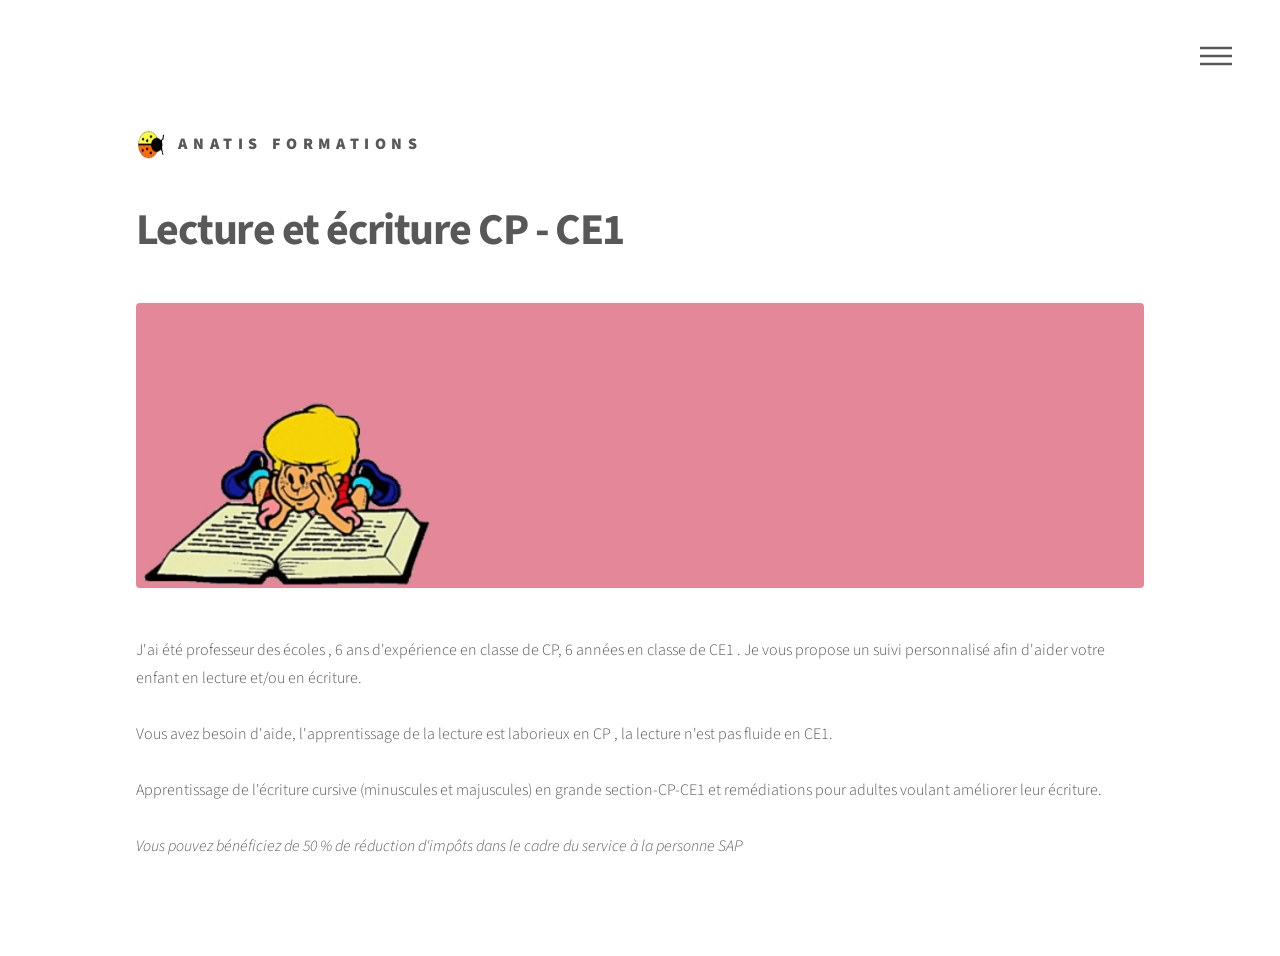
==== page 1.html @ d2ce8cfa "Add files via upload" ====
<!DOCTYPE HTML>
	<!-- Phantom by HTML5 UP
	html5up.net | @ajlkn
	Free for personal and commercial use under the CCA 3.0 	license (html5up.net/license)-->

<html>
<head>
<title>Generic - Phantom by HTML5 UP</title>
<meta charset="utf-8" />
<meta name="viewport" content="width=device-width, initial-scale=1, user-scalable=no" />
<link rel="stylesheet" href="assets/css/main.css" />
<noscript><link rel="stylesheet" href="assets/css/noscript.css" /></noscript>
</head>
<body class="is-preload">

	<!-- Wrapper -->
<div id="wrapper">

	<!-- Header -->
<header id="header">
<div class="inner">

	<!-- Logo--> 
<a href="index.html" class="logo">
<span class="symbol"><img src="images/coco_droite.png" alt="" /></span><span class="title">anatis formations </span>
</a>

	<!-- Nav -->
<nav>
<ul>
<li><a href="#menu">Menu</a></li>
</ul>
</nav>
</div>
</header>

	<!-- Menu -->
<nav id="menu">
<h2>Menu</h2>
<ul>
<li><a href="index.html">Accueil</a></li>
<li><a href="page 10.html">Qui sommes-nous ?</a></li>
<li><a href="page 11.html">Nous localiser</a></li>
<li><a href="page 12.html">Nous contacter</a></li><br><br>

</ul>
</nav>

	<!-- Main -->
<div id="main">

<div class="inner">
<h1>Lecture et écriture CP - CE1</h1>
<span class="image main"><img src="images/pic13.jpg" alt="" /></span>


J'ai été professeur des écoles  , 6 ans d'expérience en classe de CP,  6 années en classe de CE1 .  Je vous propose un suivi personnalisé afin d'aider votre enfant en lecture et/ou en écriture.
<br><br>
Vous avez besoin d'aide, l'apprentissage de la lecture est laborieux en CP , la lecture n'est pas fluide en CE1. 
<br><br>
 Apprentissage de l'écriture cursive (minuscules et majuscules) en grande section-CP-CE1 et remédiations pour adultes voulant améliorer leur écriture.
<br><br>
<I>Vous pouvez bénéficiez de 50 % de réduction d'impôts dans le cadre du service à la personne SAP</I>



</div>

</div>

	
	<!-- Scripts -->
<script src="assets/js/jquery.min.js"></script>
<script src="assets/js/browser.min.js"></script>
<script src="assets/js/breakpoints.min.js"></script>
<script src="assets/js/util.js"></script>
<script src="assets/js/main.js"></script>


</body>
</html>
---- assets/css/main.css ----
@import url(fontawesome-all.min.css);
@import url("https://fonts.googleapis.com/css?family=Source+Sans+Pro:300,700,900");

/*
	Phantom by HTML5 UP
	html5up.net | @ajlkn
	Free for personal and commercial use under the CCA 3.0 license (html5up.net/license)
*/

html, body, div, span, applet, object,
iframe, h1, h2, h3, h4, h5, h6, p, blockquote,
pre, a, abbr, acronym, address, big, cite,
code, del, dfn, em, img, ins, kbd, q, s, samp,
small, strike, strong, sub, sup, tt, var, b,
u, i, center, dl, dt, dd, ol, ul, li, fieldset,
form, label, legend, table, caption, tbody,
tfoot, thead, tr, th, td, article, aside,
canvas, details, embed, figure, figcaption,
footer, header, hgroup, menu, nav, output, ruby,
section, summary, time, mark, audio, video {
	margin: 0;
	padding: 0;
	border: 0;
	font-size: 100%;
	font: inherit;
	vertical-align: baseline;}

article, aside, details, figcaption, figure,
footer, header, hgroup, menu, nav, section {
	display: block;}

body {line-height: 1;}

ol, ul {list-style: none;}

blockquote, q {
	quotes: none;
}

	blockquote:before, blockquote:after, q:before, q:after {
		content: '';
		content: none;
	}

table {
	border-collapse: collapse;
	border-spacing: 0;
}

body {
	-webkit-text-size-adjust: none;
}

mark {
	background-color: transparent;
	color: inherit;
}

input::-moz-focus-inner {
	border: 0;
	padding: 0;
}

input, select, textarea {
	-moz-appearance: none;
	-webkit-appearance: none;
	-ms-appearance: none;
	appearance: none;
}

/* Basic */

	@-ms-viewport {
		width: device-width;
	}

	body {
		-ms-overflow-style: scrollbar;
	}

	@media screen and (max-width: 480px) {

		html, body {
			min-width: 320px;
		}

	}

	html {
		box-sizing: border-box;
	}

	*, *:before, *:after {
		box-sizing: inherit;
	}

	body {
		background: #ffffff;
	}

		body.is-preload *, body.is-preload *:before, body.is-preload *:after {
			-moz-animation: none !important;
			-webkit-animation: none !important;
			-ms-animation: none !important;
			animation: none !important;
			-moz-transition: none !important;
			-webkit-transition: none !important;
			-ms-transition: none !important;
			transition: none !important;
		}

/* Type */

	body, input, select, textarea {
		color: #585858;
		font-family: "Source Sans Pro", Helvetica, sans-serif;
		font-size: 16pt;
		font-weight: 300;
		line-height: 1.75;
	}

		@media screen and (max-width: 1680px) {

			body, input, select, textarea {
				font-size: 14pt;
			}

		}

		@media screen and (max-width: 1280px) {

			body, input, select, textarea {
				font-size: 12pt;
			}

		}

	a {
		-moz-transition: border-bottom-color 0.2s ease, color 0.2s ease;
		-webkit-transition: border-bottom-color 0.2s ease, color 0.2s ease;
		-ms-transition: border-bottom-color 0.2s ease, color 0.2s ease;
		transition: border-bottom-color 0.2s ease, color 0.2s ease;
		text-decoration: none;
		color: #585858;
		border-bottom: dotted 1px rgba(88, 88, 88, 0.5);
	}

		a:hover {
			border-bottom-color: transparent;
			color: #f2849e !important;
		}

	strong, b {
		font-weight: 900;
	}

	em, i {
		font-style: italic;
	}

	p {
		margin: 0 0 2em 0;
	}

	h1 {
		font-size: 2.75em;
		font-weight: 700;
		line-height: 1.3;
		margin: 0 0 1em 0;
		letter-spacing: -0.035em;
	}

		h1 a {
			color: inherit;
		}

		@media screen and (max-width: 736px) {

			h1 {
				font-size: 2em;
				margin: 0 0 1em 0;
			}

		}

		@media screen and (max-width: 360px) {

			h1 {
				font-size: 1.75em;
			}

		}

	h2, h3, h4, h5, h6 {
		font-weight: 900;
		line-height: 1.5;
		margin: 0 0 2em 0;
		text-transform: uppercase;
		letter-spacing: 0.35em;
	}

		h2 a, h3 a, h4 a, h5 a, h6 a {
			color: inherit;
		}

	h2 {
		font-size: 1.1em;
	}

	h3 {
		font-size: 1em;
	}

	h4 {
		font-size: 0.8em;
	}

	h5 {
		font-size: 0.8em;
	}

	h6 {
		font-size: 0.8em;
	}

	@media screen and (max-width: 980px) {

		h1 br, h2 br, h3 br, h4 br, h5 br, h6 br {
			display: none;
		}

	}

	@media screen and (max-width: 736px) {

		h2 {
			font-size: 1em;
		}

		h3 {
			font-size: 0.8em;
		}

	}

	sub {
		font-size: 0.8em;
		position: relative;
		top: 0.5em;
	}

	sup {
		font-size: 0.8em;
		position: relative;
		top: -0.5em;
	}

	blockquote {
		border-left: solid 4px #c9c9c9;
		font-style: italic;
		margin: 0 0 2em 0;
		padding: 0.5em 0 0.5em 2em;
	}

	code {
		background: rgba(144, 144, 144, 0.075);
		border-radius: 4px;
		border: solid 1px #c9c9c9;
		font-family: "Courier New", monospace;
		font-size: 0.9em;
		margin: 0 0.25em;
		padding: 0.25em 0.65em;
	}

	pre {
		-webkit-overflow-scrolling: touch;
		font-family: "Courier New", monospace;
		font-size: 0.9em;
		margin: 0 0 2em 0;
	}

		pre code {
			display: block;
			line-height: 1.75;
			padding: 1em 1.5em;
			overflow-x: auto;
		}

	hr {
		border: 0;
		border-bottom: solid 1px #c9c9c9;
		margin: 2em 0;
	}

		hr.major {
			margin: 3em 0;
		}

	.align-left {
		text-align: left;
	}

	.align-center {
		text-align: center;
	}

	.align-right {
		text-align: right;
	}

/* Row */

	.row {
		display: flex;
		flex-wrap: wrap;
		box-sizing: border-box;
		align-items: stretch;
	}

		.row > * {
			box-sizing: border-box;
		}

		.row.gtr-uniform > * > :last-child {
			margin-bottom: 0;
		}

		.row.aln-left {
			justify-content: flex-start;
		}

		.row.aln-center {
			justify-content: center;
		}

		.row.aln-right {
			justify-content: flex-end;
		}

		.row.aln-top {
			align-items: flex-start;
		}

		.row.aln-middle {
			align-items: center;
		}

		.row.aln-bottom {
			align-items: flex-end;
		}

		.row > .imp {
			order: -1;
		}

		.row > .col-1 {
			width: 8.33333%;
		}

		.row > .off-1 {
			margin-left: 8.33333%;
		}

		.row > .col-2 {
			width: 16.66667%;
		}

		.row > .off-2 {
			margin-left: 16.66667%;
		}

		.row > .col-3 {
			width: 25%;
		}

		.row > .off-3 {
			margin-left: 25%;
		}

		.row > .col-4 {
			width: 33.33333%;
		}

		.row > .off-4 {
			margin-left: 33.33333%;
		}

		.row > .col-5 {
			width: 41.66667%;
		}

		.row > .off-5 {
			margin-left: 41.66667%;
		}

		.row > .col-6 {
			width: 50%;
		}

		.row > .off-6 {
			margin-left: 50%;
		}

		.row > .col-7 {
			width: 58.33333%;
		}

		.row > .off-7 {
			margin-left: 58.33333%;
		}

		.row > .col-8 {
			width: 66.66667%;
		}

		.row > .off-8 {
			margin-left: 66.66667%;
		}

		.row > .col-9 {
			width: 75%;
		}

		.row > .off-9 {
			margin-left: 75%;
		}

		.row > .col-10 {
			width: 83.33333%;
		}

		.row > .off-10 {
			margin-left: 83.33333%;
		}

		.row > .col-11 {
			width: 91.66667%;
		}

		.row > .off-11 {
			margin-left: 91.66667%;
		}

		.row > .col-12 {
			width: 100%;
		}

		.row > .off-12 {
			margin-left: 100%;
		}

		.row.gtr-0 {
			margin-top: 0;
			margin-left: 0em;
		}

			.row.gtr-0 > * {
				padding: 0 0 0 0em;
			}

			.row.gtr-0.gtr-uniform {
				margin-top: 0em;
			}

				.row.gtr-0.gtr-uniform > * {
					padding-top: 0em;
				}

		.row.gtr-25 {
			margin-top: 0;
			margin-left: -0.5em;
		}

			.row.gtr-25 > * {
				padding: 0 0 0 0.5em;
			}

			.row.gtr-25.gtr-uniform {
				margin-top: -0.5em;
			}

				.row.gtr-25.gtr-uniform > * {
					padding-top: 0.5em;
				}

		.row.gtr-50 {
			margin-top: 0;
			margin-left: -1em;
		}

			.row.gtr-50 > * {
				padding: 0 0 0 1em;
			}

			.row.gtr-50.gtr-uniform {
				margin-top: -1em;
			}

				.row.gtr-50.gtr-uniform > * {
					padding-top: 1em;
				}

		.row {
			margin-top: 0;
			margin-left: -2em;
		}

			.row > * {
				padding: 0 0 0 2em;
			}

			.row.gtr-uniform {
				margin-top: -2em;
			}

				.row.gtr-uniform > * {
					padding-top: 2em;
				}

		.row.gtr-150 {
			margin-top: 0;
			margin-left: -3em;
		}

			.row.gtr-150 > * {
				padding: 0 0 0 3em;
			}

			.row.gtr-150.gtr-uniform {
				margin-top: -3em;
			}

				.row.gtr-150.gtr-uniform > * {
					padding-top: 3em;
				}

		.row.gtr-200 {
			margin-top: 0;
			margin-left: -4em;
		}

			.row.gtr-200 > * {
				padding: 0 0 0 4em;
			}

			.row.gtr-200.gtr-uniform {
				margin-top: -4em;
			}

				.row.gtr-200.gtr-uniform > * {
					padding-top: 4em;
				}

		@media screen and (max-width: 1680px) {

			.row {
				display: flex;
				flex-wrap: wrap;
				box-sizing: border-box;
				align-items: stretch;
			}

				.row > * {
					box-sizing: border-box;
				}

				.row.gtr-uniform > * > :last-child {
					margin-bottom: 0;
				}

				.row.aln-left {
					justify-content: flex-start;
				}

				.row.aln-center {
					justify-content: center;
				}

				.row.aln-right {
					justify-content: flex-end;
				}

				.row.aln-top {
					align-items: flex-start;
				}

				.row.aln-middle {
					align-items: center;
				}

				.row.aln-bottom {
					align-items: flex-end;
				}

				.row > .imp-xlarge {
					order: -1;
				}

				.row > .col-1-xlarge {
					width: 8.33333%;
				}

				.row > .off-1-xlarge {
					margin-left: 8.33333%;
				}

				.row > .col-2-xlarge {
					width: 16.66667%;
				}

				.row > .off-2-xlarge {
					margin-left: 16.66667%;
				}

				.row > .col-3-xlarge {
					width: 25%;
				}

				.row > .off-3-xlarge {
					margin-left: 25%;
				}

				.row > .col-4-xlarge {
					width: 33.33333%;
				}

				.row > .off-4-xlarge {
					margin-left: 33.33333%;
				}

				.row > .col-5-xlarge {
					width: 41.66667%;
				}

				.row > .off-5-xlarge {
					margin-left: 41.66667%;
				}

				.row > .col-6-xlarge {
					width: 50%;
				}

				.row > .off-6-xlarge {
					margin-left: 50%;
				}

				.row > .col-7-xlarge {
					width: 58.33333%;
				}

				.row > .off-7-xlarge {
					margin-left: 58.33333%;
				}

				.row > .col-8-xlarge {
					width: 66.66667%;
				}

				.row > .off-8-xlarge {
					margin-left: 66.66667%;
				}

				.row > .col-9-xlarge {
					width: 75%;
				}

				.row > .off-9-xlarge {
					margin-left: 75%;
				}

				.row > .col-10-xlarge {
					width: 83.33333%;
				}

				.row > .off-10-xlarge {
					margin-left: 83.33333%;
				}

				.row > .col-11-xlarge {
					width: 91.66667%;
				}

				.row > .off-11-xlarge {
					margin-left: 91.66667%;
				}

				.row > .col-12-xlarge {
					width: 100%;
				}

				.row > .off-12-xlarge {
					margin-left: 100%;
				}

				.row.gtr-0 {
					margin-top: 0;
					margin-left: 0em;
				}

					.row.gtr-0 > * {
						padding: 0 0 0 0em;
					}

					.row.gtr-0.gtr-uniform {
						margin-top: 0em;
					}

						.row.gtr-0.gtr-uniform > * {
							padding-top: 0em;
						}

				.row.gtr-25 {
					margin-top: 0;
					margin-left: -0.5em;
				}

					.row.gtr-25 > * {
						padding: 0 0 0 0.5em;
					}

					.row.gtr-25.gtr-uniform {
						margin-top: -0.5em;
					}

						.row.gtr-25.gtr-uniform > * {
							padding-top: 0.5em;
						}

				.row.gtr-50 {
					margin-top: 0;
					margin-left: -1em;
				}

					.row.gtr-50 > * {
						padding: 0 0 0 1em;
					}

					.row.gtr-50.gtr-uniform {
						margin-top: -1em;
					}

						.row.gtr-50.gtr-uniform > * {
							padding-top: 1em;
						}

				.row {
					margin-top: 0;
					margin-left: -2em;
				}

					.row > * {
						padding: 0 0 0 2em;
					}

					.row.gtr-uniform {
						margin-top: -2em;
					}

						.row.gtr-uniform > * {
							padding-top: 2em;
						}

				.row.gtr-150 {
					margin-top: 0;
					margin-left: -3em;
				}

					.row.gtr-150 > * {
						padding: 0 0 0 3em;
					}

					.row.gtr-150.gtr-uniform {
						margin-top: -3em;
					}

						.row.gtr-150.gtr-uniform > * {
							padding-top: 3em;
						}

				.row.gtr-200 {
					margin-top: 0;
					margin-left: -4em;
				}

					.row.gtr-200 > * {
						padding: 0 0 0 4em;
					}

					.row.gtr-200.gtr-uniform {
						margin-top: -4em;
					}

						.row.gtr-200.gtr-uniform > * {
							padding-top: 4em;
						}

		}

		@media screen and (max-width: 1280px) {

			.row {
				display: flex;
				flex-wrap: wrap;
				box-sizing: border-box;
				align-items: stretch;
			}

				.row > * {
					box-sizing: border-box;
				}

				.row.gtr-uniform > * > :last-child {
					margin-bottom: 0;
				}

				.row.aln-left {
					justify-content: flex-start;
				}

				.row.aln-center {
					justify-content: center;
				}

				.row.aln-right {
					justify-content: flex-end;
				}

				.row.aln-top {
					align-items: flex-start;
				}

				.row.aln-middle {
					align-items: center;
				}

				.row.aln-bottom {
					align-items: flex-end;
				}

				.row > .imp-large {
					order: -1;
				}

				.row > .col-1-large {
					width: 8.33333%;
				}

				.row > .off-1-large {
					margin-left: 8.33333%;
				}

				.row > .col-2-large {
					width: 16.66667%;
				}

				.row > .off-2-large {
					margin-left: 16.66667%;
				}

				.row > .col-3-large {
					width: 25%;
				}

				.row > .off-3-large {
					margin-left: 25%;
				}

				.row > .col-4-large {
					width: 33.33333%;
				}

				.row > .off-4-large {
					margin-left: 33.33333%;
				}

				.row > .col-5-large {
					width: 41.66667%;
				}

				.row > .off-5-large {
					margin-left: 41.66667%;
				}

				.row > .col-6-large {
					width: 50%;
				}

				.row > .off-6-large {
					margin-left: 50%;
				}

				.row > .col-7-large {
					width: 58.33333%;
				}

				.row > .off-7-large {
					margin-left: 58.33333%;
				}

				.row > .col-8-large {
					width: 66.66667%;
				}

				.row > .off-8-large {
					margin-left: 66.66667%;
				}

				.row > .col-9-large {
					width: 75%;
				}

				.row > .off-9-large {
					margin-left: 75%;
				}

				.row > .col-10-large {
					width: 83.33333%;
				}

				.row > .off-10-large {
					margin-left: 83.33333%;
				}

				.row > .col-11-large {
					width: 91.66667%;
				}

				.row > .off-11-large {
					margin-left: 91.66667%;
				}

				.row > .col-12-large {
					width: 100%;
				}

				.row > .off-12-large {
					margin-left: 100%;
				}

				.row.gtr-0 {
					margin-top: 0;
					margin-left: 0em;
				}

					.row.gtr-0 > * {
						padding: 0 0 0 0em;
					}

					.row.gtr-0.gtr-uniform {
						margin-top: 0em;
					}

						.row.gtr-0.gtr-uniform > * {
							padding-top: 0em;
						}

				.row.gtr-25 {
					margin-top: 0;
					margin-left: -0.5em;
				}

					.row.gtr-25 > * {
						padding: 0 0 0 0.5em;
					}

					.row.gtr-25.gtr-uniform {
						margin-top: -0.5em;
					}

						.row.gtr-25.gtr-uniform > * {
							padding-top: 0.5em;
						}

				.row.gtr-50 {
					margin-top: 0;
					margin-left: -1em;
				}

					.row.gtr-50 > * {
						padding: 0 0 0 1em;
					}

					.row.gtr-50.gtr-uniform {
						margin-top: -1em;
					}

						.row.gtr-50.gtr-uniform > * {
							padding-top: 1em;
						}

				.row {
					margin-top: 0;
					margin-left: -2em;
				}

					.row > * {
						padding: 0 0 0 2em;
					}

					.row.gtr-uniform {
						margin-top: -2em;
					}

						.row.gtr-uniform > * {
							padding-top: 2em;
						}

				.row.gtr-150 {
					margin-top: 0;
					margin-left: -3em;
				}

					.row.gtr-150 > * {
						padding: 0 0 0 3em;
					}

					.row.gtr-150.gtr-uniform {
						margin-top: -3em;
					}

						.row.gtr-150.gtr-uniform > * {
							padding-top: 3em;
						}

				.row.gtr-200 {
					margin-top: 0;
					margin-left: -4em;
				}

					.row.gtr-200 > * {
						padding: 0 0 0 4em;
					}

					.row.gtr-200.gtr-uniform {
						margin-top: -4em;
					}

						.row.gtr-200.gtr-uniform > * {
							padding-top: 4em;
						}

		}

		@media screen and (max-width: 980px) {

			.row {
				display: flex;
				flex-wrap: wrap;
				box-sizing: border-box;
				align-items: stretch;
			}

				.row > * {
					box-sizing: border-box;
				}

				.row.gtr-uniform > * > :last-child {
					margin-bottom: 0;
				}

				.row.aln-left {
					justify-content: flex-start;
				}

				.row.aln-center {
					justify-content: center;
				}

				.row.aln-right {
					justify-content: flex-end;
				}

				.row.aln-top {
					align-items: flex-start;
				}

				.row.aln-middle {
					align-items: center;
				}

				.row.aln-bottom {
					align-items: flex-end;
				}

				.row > .imp-medium {
					order: -1;
				}

				.row > .col-1-medium {
					width: 8.33333%;
				}

				.row > .off-1-medium {
					margin-left: 8.33333%;
				}

				.row > .col-2-medium {
					width: 16.66667%;
				}

				.row > .off-2-medium {
					margin-left: 16.66667%;
				}

				.row > .col-3-medium {
					width: 25%;
				}

				.row > .off-3-medium {
					margin-left: 25%;
				}

				.row > .col-4-medium {
					width: 33.33333%;
				}

				.row > .off-4-medium {
					margin-left: 33.33333%;
				}

				.row > .col-5-medium {
					width: 41.66667%;
				}

				.row > .off-5-medium {
					margin-left: 41.66667%;
				}

				.row > .col-6-medium {
					width: 50%;
				}

				.row > .off-6-medium {
					margin-left: 50%;
				}

				.row > .col-7-medium {
					width: 58.33333%;
				}

				.row > .off-7-medium {
					margin-left: 58.33333%;
				}

				.row > .col-8-medium {
					width: 66.66667%;
				}

				.row > .off-8-medium {
					margin-left: 66.66667%;
				}

				.row > .col-9-medium {
					width: 75%;
				}

				.row > .off-9-medium {
					margin-left: 75%;
				}

				.row > .col-10-medium {
					width: 83.33333%;
				}

				.row > .off-10-medium {
					margin-left: 83.33333%;
				}

				.row > .col-11-medium {
					width: 91.66667%;
				}

				.row > .off-11-medium {
					margin-left: 91.66667%;
				}

				.row > .col-12-medium {
					width: 100%;
				}

				.row > .off-12-medium {
					margin-left: 100%;
				}

				.row.gtr-0 {
					margin-top: 0;
					margin-left: 0em;
				}

					.row.gtr-0 > * {
						padding: 0 0 0 0em;
					}

					.row.gtr-0.gtr-uniform {
						margin-top: 0em;
					}

						.row.gtr-0.gtr-uniform > * {
							padding-top: 0em;
						}

				.row.gtr-25 {
					margin-top: 0;
					margin-left: -0.375em;
				}

					.row.gtr-25 > * {
						padding: 0 0 0 0.375em;
					}

					.row.gtr-25.gtr-uniform {
						margin-top: -0.375em;
					}

						.row.gtr-25.gtr-uniform > * {
							padding-top: 0.375em;
						}

				.row.gtr-50 {
					margin-top: 0;
					margin-left: -0.75em;
				}

					.row.gtr-50 > * {
						padding: 0 0 0 0.75em;
					}

					.row.gtr-50.gtr-uniform {
						margin-top: -0.75em;
					}

						.row.gtr-50.gtr-uniform > * {
							padding-top: 0.75em;
						}

				.row {
					margin-top: 0;
					margin-left: -1.5em;
				}

					.row > * {
						padding: 0 0 0 1.5em;
					}

					.row.gtr-uniform {
						margin-top: -1.5em;
					}

						.row.gtr-uniform > * {
							padding-top: 1.5em;
						}

				.row.gtr-150 {
					margin-top: 0;
					margin-left: -2.25em;
				}

					.row.gtr-150 > * {
						padding: 0 0 0 2.25em;
					}

					.row.gtr-150.gtr-uniform {
						margin-top: -2.25em;
					}

						.row.gtr-150.gtr-uniform > * {
							padding-top: 2.25em;
						}

				.row.gtr-200 {
					margin-top: 0;
					margin-left: -3em;
				}

					.row.gtr-200 > * {
						padding: 0 0 0 3em;
					}

					.row.gtr-200.gtr-uniform {
						margin-top: -3em;
					}

						.row.gtr-200.gtr-uniform > * {
							padding-top: 3em;
						}

		}

		@media screen and (max-width: 736px) {

			.row {
				display: flex;
				flex-wrap: wrap;
				box-sizing: border-box;
				align-items: stretch;
			}

				.row > * {
					box-sizing: border-box;
				}

				.row.gtr-uniform > * > :last-child {
					margin-bottom: 0;
				}

				.row.aln-left {
					justify-content: flex-start;
				}

				.row.aln-center {
					justify-content: center;
				}

				.row.aln-right {
					justify-content: flex-end;
				}

				.row.aln-top {
					align-items: flex-start;
				}

				.row.aln-middle {
					align-items: center;
				}

				.row.aln-bottom {
					align-items: flex-end;
				}

				.row > .imp-small {
					order: -1;
				}

				.row > .col-1-small {
					width: 8.33333%;
				}

				.row > .off-1-small {
					margin-left: 8.33333%;
				}

				.row > .col-2-small {
					width: 16.66667%;
				}

				.row > .off-2-small {
					margin-left: 16.66667%;
				}

				.row > .col-3-small {
					width: 25%;
				}

				.row > .off-3-small {
					margin-left: 25%;
				}

				.row > .col-4-small {
					width: 33.33333%;
				}

				.row > .off-4-small {
					margin-left: 33.33333%;
				}

				.row > .col-5-small {
					width: 41.66667%;
				}

				.row > .off-5-small {
					margin-left: 41.66667%;
				}

				.row > .col-6-small {
					width: 50%;
				}

				.row > .off-6-small {
					margin-left: 50%;
				}

				.row > .col-7-small {
					width: 58.33333%;
				}

				.row > .off-7-small {
					margin-left: 58.33333%;
				}

				.row > .col-8-small {
					width: 66.66667%;
				}

				.row > .off-8-small {
					margin-left: 66.66667%;
				}

				.row > .col-9-small {
					width: 75%;
				}

				.row > .off-9-small {
					margin-left: 75%;
				}

				.row > .col-10-small {
					width: 83.33333%;
				}

				.row > .off-10-small {
					margin-left: 83.33333%;
				}

				.row > .col-11-small {
					width: 91.66667%;
				}

				.row > .off-11-small {
					margin-left: 91.66667%;
				}

				.row > .col-12-small {
					width: 100%;
				}

				.row > .off-12-small {
					margin-left: 100%;
				}

				.row.gtr-0 {
					margin-top: 0;
					margin-left: 0em;
				}

					.row.gtr-0 > * {
						padding: 0 0 0 0em;
					}

					.row.gtr-0.gtr-uniform {
						margin-top: 0em;
					}

						.row.gtr-0.gtr-uniform > * {
							padding-top: 0em;
						}

				.row.gtr-25 {
					margin-top: 0;
					margin-left: -0.25em;
				}

					.row.gtr-25 > * {
						padding: 0 0 0 0.25em;
					}

					.row.gtr-25.gtr-uniform {
						margin-top: -0.25em;
					}

						.row.gtr-25.gtr-uniform > * {
							padding-top: 0.25em;
						}

				.row.gtr-50 {
					margin-top: 0;
					margin-left: -0.5em;
				}

					.row.gtr-50 > * {
						padding: 0 0 0 0.5em;
					}

					.row.gtr-50.gtr-uniform {
						margin-top: -0.5em;
					}

						.row.gtr-50.gtr-uniform > * {
							padding-top: 0.5em;
						}

				.row {
					margin-top: 0;
					margin-left: -1em;
				}

					.row > * {
						padding: 0 0 0 1em;
					}

					.row.gtr-uniform {
						margin-top: -1em;
					}

						.row.gtr-uniform > * {
							padding-top: 1em;
						}

				.row.gtr-150 {
					margin-top: 0;
					margin-left: -1.5em;
				}

					.row.gtr-150 > * {
						padding: 0 0 0 1.5em;
					}

					.row.gtr-150.gtr-uniform {
						margin-top: -1.5em;
					}

						.row.gtr-150.gtr-uniform > * {
							padding-top: 1.5em;
						}

				.row.gtr-200 {
					margin-top: 0;
					margin-left: -2em;
				}

					.row.gtr-200 > * {
						padding: 0 0 0 2em;
					}

					.row.gtr-200.gtr-uniform {
						margin-top: -2em;
					}

						.row.gtr-200.gtr-uniform > * {
							padding-top: 2em;
						}

		}

		@media screen and (max-width: 480px) {

			.row {
				display: flex;
				flex-wrap: wrap;
				box-sizing: border-box;
				align-items: stretch;
			}

				.row > * {
					box-sizing: border-box;
				}

				.row.gtr-uniform > * > :last-child {
					margin-bottom: 0;
				}

				.row.aln-left {
					justify-content: flex-start;
				}

				.row.aln-center {
					justify-content: center;
				}

				.row.aln-right {
					justify-content: flex-end;
				}

				.row.aln-top {
					align-items: flex-start;
				}

				.row.aln-middle {
					align-items: center;
				}

				.row.aln-bottom {
					align-items: flex-end;
				}

				.row > .imp-xsmall {
					order: -1;
				}

				.row > .col-1-xsmall {
					width: 8.33333%;
				}

				.row > .off-1-xsmall {
					margin-left: 8.33333%;
				}

				.row > .col-2-xsmall {
					width: 16.66667%;
				}

				.row > .off-2-xsmall {
					margin-left: 16.66667%;
				}

				.row > .col-3-xsmall {
					width: 25%;
				}

				.row > .off-3-xsmall {
					margin-left: 25%;
				}

				.row > .col-4-xsmall {
					width: 33.33333%;
				}

				.row > .off-4-xsmall {
					margin-left: 33.33333%;
				}

				.row > .col-5-xsmall {
					width: 41.66667%;
				}

				.row > .off-5-xsmall {
					margin-left: 41.66667%;
				}

				.row > .col-6-xsmall {
					width: 50%;
				}

				.row > .off-6-xsmall {
					margin-left: 50%;
				}

				.row > .col-7-xsmall {
					width: 58.33333%;
				}

				.row > .off-7-xsmall {
					margin-left: 58.33333%;
				}

				.row > .col-8-xsmall {
					width: 66.66667%;
				}

				.row > .off-8-xsmall {
					margin-left: 66.66667%;
				}

				.row > .col-9-xsmall {
					width: 75%;
				}

				.row > .off-9-xsmall {
					margin-left: 75%;
				}

				.row > .col-10-xsmall {
					width: 83.33333%;
				}

				.row > .off-10-xsmall {
					margin-left: 83.33333%;
				}

				.row > .col-11-xsmall {
					width: 91.66667%;
				}

				.row > .off-11-xsmall {
					margin-left: 91.66667%;
				}

				.row > .col-12-xsmall {
					width: 100%;
				}

				.row > .off-12-xsmall {
					margin-left: 100%;
				}

				.row.gtr-0 {
					margin-top: 0;
					margin-left: 0em;
				}

					.row.gtr-0 > * {
						padding: 0 0 0 0em;
					}

					.row.gtr-0.gtr-uniform {
						margin-top: 0em;
					}

						.row.gtr-0.gtr-uniform > * {
							padding-top: 0em;
						}

				.row.gtr-25 {
					margin-top: 0;
					margin-left: -0.25em;
				}

					.row.gtr-25 > * {
						padding: 0 0 0 0.25em;
					}

					.row.gtr-25.gtr-uniform {
						margin-top: -0.25em;
					}

						.row.gtr-25.gtr-uniform > * {
							padding-top: 0.25em;
						}

				.row.gtr-50 {
					margin-top: 0;
					margin-left: -0.5em;
				}

					.row.gtr-50 > * {
						padding: 0 0 0 0.5em;
					}

					.row.gtr-50.gtr-uniform {
						margin-top: -0.5em;
					}

						.row.gtr-50.gtr-uniform > * {
							padding-top: 0.5em;
						}

				.row {
					margin-top: 0;
					margin-left: -1em;
				}

					.row > * {
						padding: 0 0 0 1em;
					}

					.row.gtr-uniform {
						margin-top: -1em;
					}

						.row.gtr-uniform > * {
							padding-top: 1em;
						}

				.row.gtr-150 {
					margin-top: 0;
					margin-left: -1.5em;
				}

					.row.gtr-150 > * {
						padding: 0 0 0 1.5em;
					}

					.row.gtr-150.gtr-uniform {
						margin-top: -1.5em;
					}

						.row.gtr-150.gtr-uniform > * {
							padding-top: 1.5em;
						}

				.row.gtr-200 {
					margin-top: 0;
					margin-left: -2em;
				}

					.row.gtr-200 > * {
						padding: 0 0 0 2em;
					}

					.row.gtr-200.gtr-uniform {
						margin-top: -2em;
					}

						.row.gtr-200.gtr-uniform > * {
							padding-top: 2em;
						}

		}

/* Section/Article */

	section.special, article.special {
		text-align: center;
	}

	header p {
		margin-top: -1em;
	}

	@media screen and (max-width: 736px) {

		header p {
			margin-top: 0;
		}

	}

/* Icon */

	.icon {
		text-decoration: none;
		border-bottom: none;
		position: relative;
	}

		.icon:before {
			-moz-osx-font-smoothing: grayscale;
			-webkit-font-smoothing: antialiased;
			display: inline-block;
			font-style: normal;
			font-variant: normal;
			text-rendering: auto;
			line-height: 1;
			text-transform: none !important;
			font-family: 'Font Awesome 5 Free';
			font-weight: 400;
		}

		.icon > .label {
			display: none;
		}

		.icon:before {
			line-height: inherit;
		}

		.icon.solid:before {
			font-weight: 900;
		}

		.icon.brands:before {
			font-family: 'Font Awesome 5 Brands';
		}

		.icon.style2 {
			-moz-transition: background-color 0.2s ease-in-out, color 0.2s ease-in-out, border-color 0.2s ease-in-out;
			-webkit-transition: background-color 0.2s ease-in-out, color 0.2s ease-in-out, border-color 0.2s ease-in-out;
			-ms-transition: background-color 0.2s ease-in-out, color 0.2s ease-in-out, border-color 0.2s ease-in-out;
			transition: background-color 0.2s ease-in-out, color 0.2s ease-in-out, border-color 0.2s ease-in-out;
			background-color: transparent;
			border: solid 1px #c9c9c9;
			border-radius: 4px;
			width: 2.65em;
			height: 2.65em;
			display: inline-block;
			text-align: center;
			line-height: 2.65em;
			color: inherit;
		}

			.icon.style2:before {
				font-size: 1.1em;
			}

			.icon.style2:hover {
				color: #f2849e;
				border-color: #f2849e;
			}

			.icon.style2:active {
				background-color: rgba(242, 132, 158, 0.1);
			}

/* List */

	ol {
		list-style: decimal;
		margin: 0 0 2em 0;
		padding-left: 1.25em;
	}

		ol li {
			padding-left: 0.25em;
		}

	ul {
		list-style: disc;
		margin: 0 0 2em 0;
		padding-left: 1em;
	}

		ul li {
			padding-left: 0.5em;
		}

		ul.alt {
			list-style: none;
			padding-left: 0;
		}

			ul.alt li {
				border-top: solid 1px #c9c9c9;
				padding: 0.5em 0;
			}

				ul.alt li:first-child {
					border-top: 0;
					padding-top: 0;
				}

	dl {
		margin: 0 0 2em 0;
	}

		dl dt {
			display: block;
			font-weight: 900;
			margin: 0 0 1em 0;
		}

		dl dd {
			margin-left: 2em;
		}

/* Actions */

	ul.actions {
		display: -moz-flex;
		display: -webkit-flex;
		display: -ms-flex;
		display: flex;
		cursor: default;
		list-style: none;
		margin-left: -1em;
		padding-left: 0;
	}

		ul.actions li {
			padding: 0 0 0 1em;
			vertical-align: middle;
		}

		ul.actions.special {
			-moz-justify-content: center;
			-webkit-justify-content: center;
			-ms-justify-content: center;
			justify-content: center;
			width: 100%;
			margin-left: 0;
		}

			ul.actions.special li:first-child {
				padding-left: 0;
			}

		ul.actions.stacked {
			-moz-flex-direction: column;
			-webkit-flex-direction: column;
			-ms-flex-direction: column;
			flex-direction: column;
			margin-left: 0;
		}

			ul.actions.stacked li {
				padding: 1.3em 0 0 0;
			}

				ul.actions.stacked li:first-child {
					padding-top: 0;
				}

		ul.actions.fit {
			width: calc(100% + 1em);
		}

			ul.actions.fit li {
				-moz-flex-grow: 1;
				-webkit-flex-grow: 1;
				-ms-flex-grow: 1;
				flex-grow: 1;
				-moz-flex-shrink: 1;
				-webkit-flex-shrink: 1;
				-ms-flex-shrink: 1;
				flex-shrink: 1;
				width: 100%;
			}

				ul.actions.fit li > * {
					width: 100%;
				}

			ul.actions.fit.stacked {
				width: 100%;
			}

		@media screen and (max-width: 480px) {

			ul.actions:not(.fixed) {
				-moz-flex-direction: column;
				-webkit-flex-direction: column;
				-ms-flex-direction: column;
				flex-direction: column;
				margin-left: 0;
				width: 100% !important;
			}

				ul.actions:not(.fixed) li {
					-moz-flex-grow: 1;
					-webkit-flex-grow: 1;
					-ms-flex-grow: 1;
					flex-grow: 1;
					-moz-flex-shrink: 1;
					-webkit-flex-shrink: 1;
					-ms-flex-shrink: 1;
					flex-shrink: 1;
					padding: 1em 0 0 0;
					text-align: center;
					width: 100%;
				}

					ul.actions:not(.fixed) li > * {
						width: 100%;
					}

					ul.actions:not(.fixed) li:first-child {
						padding-top: 0;
					}

					ul.actions:not(.fixed) li input[type="submit"],
					ul.actions:not(.fixed) li input[type="reset"],
					ul.actions:not(.fixed) li input[type="button"],
					ul.actions:not(.fixed) li button,
					ul.actions:not(.fixed) li .button {
						width: 100%;
					}

						ul.actions:not(.fixed) li input[type="submit"].icon:before,
						ul.actions:not(.fixed) li input[type="reset"].icon:before,
						ul.actions:not(.fixed) li input[type="button"].icon:before,
						ul.actions:not(.fixed) li button.icon:before,
						ul.actions:not(.fixed) li .button.icon:before {
							margin-left: -0.5rem;
						}

		}

/* Icons */

	ul.icons {
		cursor: default;
		list-style: none;
		padding-left: 0;
		margin: -1em 0 2em -1em;
	}

		ul.icons li {
			display: inline-block;
			padding: 1em 0 0 1em;
		}

/* Form */

	form {
		margin: 0 0 2em 0;
		overflow-x: hidden;
	}

		form > :last-child {
			margin-bottom: 0;
		}

		form > .fields {
			display: -moz-flex;
			display: -webkit-flex;
			display: -ms-flex;
			display: flex;
			-moz-flex-wrap: wrap;
			-webkit-flex-wrap: wrap;
			-ms-flex-wrap: wrap;
			flex-wrap: wrap;
			width: calc(100% + 3em);
			margin: -1.5em 0 2em -1.5em;
		}

			form > .fields > .field {
				-moz-flex-grow: 0;
				-webkit-flex-grow: 0;
				-ms-flex-grow: 0;
				flex-grow: 0;
				-moz-flex-shrink: 0;
				-webkit-flex-shrink: 0;
				-ms-flex-shrink: 0;
				flex-shrink: 0;
				padding: 1.5em 0 0 1.5em;
				width: calc(100% - 1.5em);
			}

				form > .fields > .field.half {
					width: calc(50% - 0.75em);
				}

				form > .fields > .field.third {
					width: calc(100%/3 - 0.5em);
				}

				form > .fields > .field.quarter {
					width: calc(25% - 0.375em);
				}

		@media screen and (max-width: 480px) {

			form > .fields {
				width: calc(100% + 3em);
				margin: -1.5em 0 2em -1.5em;
			}

				form > .fields > .field {
					padding: 1.5em 0 0 1.5em;
					width: calc(100% - 1.5em);
				}

					form > .fields > .field.half {
						width: calc(100% - 1.5em);
					}

					form > .fields > .field.third {
						width: calc(100% - 1.5em);
					}

					form > .fields > .field.quarter {
						width: calc(100% - 1.5em);
					}

		}

	label {
		display: block;
		font-size: 0.9em;
		font-weight: 900;
		margin: 0 0 1em 0;
	}

	input[type="text"],
	input[type="password"],
	input[type="email"],
	input[type="tel"],
	select,
	textarea {
		-moz-appearance: none;
		-webkit-appearance: none;
		-ms-appearance: none;
		appearance: none;
		background-color: transparent;
		border: none;
		border-radius: 0;
		border-bottom: solid 1px #c9c9c9;
		color: inherit;
		display: block;
		outline: 0;
		padding: 0;
		text-decoration: none;
		width: 100%;
	}

		input[type="text"]:invalid,
		input[type="password"]:invalid,
		input[type="email"]:invalid,
		input[type="tel"]:invalid,
		select:invalid,
		textarea:invalid {
			box-shadow: none;
		}

		input[type="text"]:focus,
		input[type="password"]:focus,
		input[type="email"]:focus,
		input[type="tel"]:focus,
		select:focus,
		textarea:focus {
			border-bottom-color: #f2849e;
			box-shadow: inset 0 -1px 0 0 #f2849e;
		}

	select {
		background-image: url("data:image/svg+xml;charset=utf8,%3Csvg xmlns='http://www.w3.org/2000/svg' width='40' height='40' preserveAspectRatio='none' viewBox='0 0 40 40'%3E%3Cpath d='M9.4,12.3l10.4,10.4l10.4-10.4c0.2-0.2,0.5-0.4,0.9-0.4c0.3,0,0.6,0.1,0.9,0.4l3.3,3.3c0.2,0.2,0.4,0.5,0.4,0.9 c0,0.4-0.1,0.6-0.4,0.9L20.7,31.9c-0.2,0.2-0.5,0.4-0.9,0.4c-0.3,0-0.6-0.1-0.9-0.4L4.3,17.3c-0.2-0.2-0.4-0.5-0.4-0.9 c0-0.4,0.1-0.6,0.4-0.9l3.3-3.3c0.2-0.2,0.5-0.4,0.9-0.4S9.1,12.1,9.4,12.3z' fill='%23c9c9c9' /%3E%3C/svg%3E");
		background-size: 1.25rem;
		background-repeat: no-repeat;
		background-position: calc(100% - 1rem) center;
		height: 3em;
		padding-right: 3em;
		text-overflow: ellipsis;
	}

		select option {
			background: #ffffff;
		}

		select:focus::-ms-value {
			background-color: transparent;
		}

		select::-ms-expand {
			display: none;
		}

	input[type="text"],
	input[type="password"],
	input[type="email"],
	select {
		height: 3em;
	}

	textarea {
		padding: 0;
		min-height: 3.75em;
	}

	input[type="checkbox"],
	input[type="radio"] {
		-moz-appearance: none;
		-webkit-appearance: none;
		-ms-appearance: none;
		appearance: none;
		display: block;
		float: left;
		margin-right: -2em;
		opacity: 0;
		width: 1em;
		z-index: -1;
	}

		input[type="checkbox"] + label,
		input[type="radio"] + label {
			text-decoration: none;
			color: #585858;
			cursor: pointer;
			display: inline-block;
			font-size: 1em;
			font-weight: 300;
			padding-left: 2.55em;
			padding-right: 0.75em;
			position: relative;
		}

			input[type="checkbox"] + label:before,
			input[type="radio"] + label:before {
				-moz-osx-font-smoothing: grayscale;
				-webkit-font-smoothing: antialiased;
				display: inline-block;
				font-style: normal;
				font-variant: normal;
				text-rendering: auto;
				line-height: 1;
				text-transform: none !important;
				font-family: 'Font Awesome 5 Free';
				font-weight: 900;
			}

			input[type="checkbox"] + label:before,
			input[type="radio"] + label:before {
				border-radius: 4px;
				border: solid 1px #c9c9c9;
				content: '';
				display: inline-block;
				font-size: 0.8em;
				height: 2.25em;
				left: 0;
				line-height: 2.25em;
				position: absolute;
				text-align: center;
				top: 0;
				width: 2.25em;
			}

		input[type="checkbox"]:checked + label:before,
		input[type="radio"]:checked + label:before {
			background: #585858;
			border-color: #585858;
			color: #ffffff;
			content: '\f00c';
		}

		input[type="checkbox"]:focus + label:before,
		input[type="radio"]:focus + label:before {
			border-color: #f2849e;
			box-shadow: 0 0 0 1px #f2849e;
		}

	input[type="checkbox"] + label:before {
		border-radius: 4px;
	}

	input[type="radio"] + label:before {
		border-radius: 100%;
	}

/* Box */

	.box {
		border-radius: 4px;
		border: solid 1px #c9c9c9;
		margin-bottom: 2em;
		padding: 1.5em;
	}

		.box > :last-child,
		.box > :last-child > :last-child,
		.box > :last-child > :last-child > :last-child {
			margin-bottom: 0;
		}

		.box.alt {
			border: 0;
			border-radius: 0;
			padding: 0;
		}

/* Image */

	.image {
		border-radius: 4px;
		border: 0;
		display: inline-block;
		position: relative;
	}

		.image img {
			border-radius: 4px;
			display: block;
		}

		.image.left, .image.right {
			max-width: 40%;
		}

			.image.left img, .image.right img {
				width: 100%;
			}

		.image.left {
			float: left;
			padding: 0 1.5em 1em 0;
			top: 0.25em;
		}

		.image.right {
			float: right;
			padding: 0 0 1em 1.5em;
			top: 0.25em;
		}

		.image.fit {
			display: block;
			margin: 0 0 2em 0;
			width: 100%;
		}

			.image.fit img {
				width: 100%;
			}

		.image.main {
			display: block;
			margin: 0 0 3em 0;
			width: 100%;
		}

			.image.main img {
				width: 100%;
			}

			@media screen and (max-width: 736px) {

				.image.main {
					margin: 0 0 2em 0;
				}

			}

/* Table */

	.table-wrapper {
		-webkit-overflow-scrolling: touch;
		overflow-x: auto;
	}

	table {
		margin: 0 0 2em 0;
		width: 100%;
	}

		table tbody tr {
			border: solid 1px #c9c9c9;
			border-left: 0;
			border-right: 0;
		}

			table tbody tr:nth-child(2n + 1) {
				background-color: rgba(144, 144, 144, 0.075);
			}

		table td {
			padding: 0.75em 0.75em;
		}

		table th {
			font-size: 0.9em;
			font-weight: 900;
			padding: 0 0.75em 0.75em 0.75em;
			text-align: left;
		}

		table thead {
			border-bottom: solid 2px #c9c9c9;
		}

		table tfoot {
			border-top: solid 2px #c9c9c9;
		}

		table.alt {
			border-collapse: separate;
		}

			table.alt tbody tr td {
				border: solid 1px #c9c9c9;
				border-left-width: 0;
				border-top-width: 0;
			}

				table.alt tbody tr td:first-child {
					border-left-width: 1px;
				}

			table.alt tbody tr:first-child td {
				border-top-width: 1px;
			}

			table.alt thead {
				border-bottom: 0;
			}

			table.alt tfoot {
				border-top: 0;
			}

/* Button */

	input[type="submit"],
	input[type="reset"],
	input[type="button"],
	button,
	.button {
		-moz-appearance: none;
		-webkit-appearance: none;
		-ms-appearance: none;
		appearance: none;
		-moz-transition: background-color 0.2s ease-in-out, color 0.2s ease-in-out, box-shadow 0.2s ease-in-out;
		-webkit-transition: background-color 0.2s ease-in-out, color 0.2s ease-in-out, box-shadow 0.2s ease-in-out;
		-ms-transition: background-color 0.2s ease-in-out, color 0.2s ease-in-out, box-shadow 0.2s ease-in-out;
		transition: background-color 0.2s ease-in-out, color 0.2s ease-in-out, box-shadow 0.2s ease-in-out;
		background-color: transparent;
		border-radius: 4px;
		border: 0;
		box-shadow: inset 0 0 0 2px #585858;
		color: #585858 !important;
		cursor: pointer;
		display: inline-block;
		font-size: 0.8em;
		font-weight: 900;
		height: 3.5em;
		letter-spacing: 0.35em;
		line-height: 3.45em;
		overflow: hidden;
		padding: 0 1.25em 0 1.6em;
		text-align: center;
		text-decoration: none;
		text-overflow: ellipsis;
		text-transform: uppercase;
		white-space: nowrap;
	}

		input[type="submit"].icon:before,
		input[type="reset"].icon:before,
		input[type="button"].icon:before,
		button.icon:before,
		.button.icon:before {
			margin-right: 0.5em;
		}

		input[type="submit"].fit,
		input[type="reset"].fit,
		input[type="button"].fit,
		button.fit,
		.button.fit {
			width: 100%;
		}

		input[type="submit"]:hover,
		input[type="reset"]:hover,
		input[type="button"]:hover,
		button:hover,
		.button:hover {
			color: #f2849e !important;
			box-shadow: inset 0 0 0 2px #f2849e;
		}

		input[type="submit"]:active,
		input[type="reset"]:active,
		input[type="button"]:active,
		button:active,
		.button:active {
			background-color: rgba(242, 132, 158, 0.1);
		}

		input[type="submit"].small,
		input[type="reset"].small,
		input[type="button"].small,
		button.small,
		.button.small {
			font-size: 0.6em;
		}

		input[type="submit"].large,
		input[type="reset"].large,
		input[type="button"].large,
		button.large,
		.button.large {
			font-size: 1em;
		}

		input[type="submit"].primary,
		input[type="reset"].primary,
		input[type="button"].primary,
		button.primary,
		.button.primary {
			box-shadow: none;
			background-color: #585858;
			color: #ffffff !important;
		}

			input[type="submit"].primary:hover,
			input[type="reset"].primary:hover,
			input[type="button"].primary:hover,
			button.primary:hover,
			.button.primary:hover {
				background-color: #f2849e;
			}

			input[type="submit"].primary:active,
			input[type="reset"].primary:active,
			input[type="button"].primary:active,
			button.primary:active,
			.button.primary:active {
				background-color: #ee5f81;
			}

		input[type="submit"].disabled, input[type="submit"]:disabled,
		input[type="reset"].disabled,
		input[type="reset"]:disabled,
		input[type="button"].disabled,
		input[type="button"]:disabled,
		button.disabled,
		button:disabled,
		.button.disabled,
		.button:disabled {
			pointer-events: none;
			opacity: 0.25;
		}

/* Tiles */

	.tiles {
		display: -moz-flex;
		display: -webkit-flex;
		display: -ms-flex;
		display: flex;
		-moz-flex-wrap: wrap;
		-webkit-flex-wrap: wrap;
		-ms-flex-wrap: wrap;
		flex-wrap: wrap;
		postiion: relative;
		margin: -2.5em 0 0 -2.5em;
	}

		.tiles article {
			-moz-transition: -moz-transform 0.5s ease, opacity 0.5s ease;
			-webkit-transition: -webkit-transform 0.5s ease, opacity 0.5s ease;
			-ms-transition: -ms-transform 0.5s ease, opacity 0.5s ease;
			transition: transform 0.5s ease, opacity 0.5s ease;
			position: relative;
			width: calc(33.33333% - 2.5em);
			margin: 2.5em 0 0 2.5em;
		}

			.tiles article > .image {
				-moz-transition: -moz-transform 0.5s ease;
				-webkit-transition: -webkit-transform 0.5s ease;
				-ms-transition: -ms-transform 0.5s ease;
				transition: transform 0.5s ease;
				position: relative;
				display: block;
				width: 100%;
				border-radius: 4px;
				overflow: hidden;
			}

				.tiles article > .image img {
					display: block;
					width: 100%;
				}

				.tiles article > .image:before {
					pointer-events: none;
					-moz-transition: background-color 0.5s ease, opacity 0.5s ease;
					-webkit-transition: background-color 0.5s ease, opacity 0.5s ease;
					-ms-transition: background-color 0.5s ease, opacity 0.5s ease;
					transition: background-color 0.5s ease, opacity 0.5s ease;
					content: '';
					display: block;
					position: absolute;
					top: 0;
					left: 0;
					width: 100%;
					height: 100%;
					opacity: 1.0;
					z-index: 1;
					opacity: 0.8;
				}

				.tiles article > .image:after {
					pointer-events: none;
					-moz-transition: opacity 0.5s ease;
					-webkit-transition: opacity 0.5s ease;
					-ms-transition: opacity 0.5s ease;
					transition: opacity 0.5s ease;
					content: '';
					display: block;
					position: absolute;
					top: 0;
					left: 0;
					width: 100%;
					height: 100%;
					background-image: url("data:image/svg+xml;charset=utf8,%3Csvg xmlns='http://www.w3.org/2000/svg' width='100' height='100' viewBox='0 0 100 100' preserveAspectRatio='none'%3E%3Cstyle%3Eline %7B stroke-width: 0.25px%3B stroke: %23ffffff%3B %7D%3C/style%3E%3Cline x1='0' y1='0' x2='100' y2='100' /%3E%3Cline x1='100' y1='0' x2='0' y2='100' /%3E%3C/svg%3E");
					background-position: center;
					background-repeat: no-repeat;
					background-size: 100% 100%;
					opacity: 0.25;
					z-index: 2;
				}

			.tiles article > a {
				display: -moz-flex;
				display: -webkit-flex;
				display: -ms-flex;
				display: flex;
				-moz-flex-direction: column;
				-webkit-flex-direction: column;
				-ms-flex-direction: column;
				flex-direction: column;
				-moz-align-items: center;
				-webkit-align-items: center;
				-ms-align-items: center;
				align-items: center;
				-moz-justify-content: center;
				-webkit-justify-content: center;
				-ms-justify-content: center;
				justify-content: center;
				-moz-transition: background-color 0.5s ease, -moz-transform 0.5s ease;
				-webkit-transition: background-color 0.5s ease, -webkit-transform 0.5s ease;
				-ms-transition: background-color 0.5s ease, -ms-transform 0.5s ease;
				transition: background-color 0.5s ease, transform 0.5s ease;
				position: absolute;
				top: 0;
				left: 0;
				width: 100%;
				height: 100%;
				padding: 1em;
				border-radius: 4px;
				border-bottom: 0;
				color: #ffffff;
				text-align: center;
				text-decoration: none;
				z-index: 3;
			}

				.tiles article > a > :last-child {
					margin: 0;
				}

				.tiles article > a:hover {
					color: #ffffff !important;
				}

				.tiles article > a h2 {
					margin: 0;
				}

				.tiles article > a .content {
					-moz-transition: max-height 0.5s ease, opacity 0.5s ease;
					-webkit-transition: max-height 0.5s ease, opacity 0.5s ease;
					-ms-transition: max-height 0.5s ease, opacity 0.5s ease;
					transition: max-height 0.5s ease, opacity 0.5s ease;
					width: 100%;
					max-height: 0;
					line-height: 1.5;
					margin-top: 0.35em;
					opacity: 0;
				}

					.tiles article > a .content > :last-child {
						margin-bottom: 0;
					}

			.tiles article.style1 > .image:before {
				background-color: #f2849e;
			}

			.tiles article.style2 > .image:before {
				background-color: #7ecaf6;
			}

			.tiles article.style3 > .image:before {
				background-color: #7bd0c1;
			}

			.tiles article.style4 > .image:before {
				background-color: #c75b9b;
			}

			.tiles article.style5 > .image:before {
				background-color: #ae85ca;
			}

			.tiles article.style6 > .image:before {
				background-color: #8499e7;
			}

			body:not(.is-touch) .tiles article:hover > .image {
				-moz-transform: scale(1.1);
				-webkit-transform: scale(1.1);
				-ms-transform: scale(1.1);
				transform: scale(1.1);
			}

				body:not(.is-touch) .tiles article:hover > .image:before {
					background-color: #333333;
					opacity: 0.35;
				}

				body:not(.is-touch) .tiles article:hover > .image:after {
					opacity: 0;
				}

			body:not(.is-touch) .tiles article:hover .content {
				max-height: 15em;
				opacity: 1;
			}

		* + .tiles {
			margin-top: 2em;
		}

		body.is-preload .tiles article {
			-moz-transform: scale(0.9);
			-webkit-transform: scale(0.9);
			-ms-transform: scale(0.9);
			transform: scale(0.9);
			opacity: 0;
		}

		body.is-touch .tiles article .content {
			max-height: 15em;
			opacity: 1;
		}

		@media screen and (max-width: 1280px) {

			.tiles {
				margin: -1.25em 0 0 -1.25em;
			}

				.tiles article {
					width: calc(33.33333% - 1.25em);
					margin: 1.25em 0 0 1.25em;
				}

		}

		@media screen and (max-width: 980px) {

			.tiles {
				margin: -2.5em 0 0 -2.5em;
			}

				.tiles article {
					width: calc(50% - 2.5em);
					margin: 2.5em 0 0 2.5em;
				}

		}

		@media screen and (max-width: 736px) {

			.tiles {
				margin: -1.25em 0 0 -1.25em;
			}

				.tiles article {
					width: calc(50% - 1.25em);
					margin: 1.25em 0 0 1.25em;
				}

					.tiles article:hover > .image {
						-moz-transform: scale(1.0);
						-webkit-transform: scale(1.0);
						-ms-transform: scale(1.0);
						transform: scale(1.0);
					}

		}

		@media screen and (max-width: 480px) {

			.tiles {
				margin: 0;
			}

				.tiles article {
					width: 100%;
					margin: 1.25em 0 0 0;
				}

		}

/* Header */

	#header {
		padding: 8em 0 0.1em 0 ;
	}

		#header .logo {
			display: block;
			border-bottom: 0;
			color: inherit;
			font-weight: 900;
			letter-spacing: 0.35em;
			margin: 0 0 2.5em 0;
			text-decoration: none;
			text-transform: uppercase;
			display: inline-block;
		}

			#header .logo > * {
				display: inline-block;
				vertical-align: middle;
			}

			#header .logo .symbol {
				margin-right: 0.65em;
			}

				#header .logo .symbol img {
					display: block;
					width: 2em;
					height: 2em;
				}

		#header nav {
			position: fixed;
			right: 2em;
			top: 2em;
			z-index: 10000;
		}

			#header nav ul {
				display: -moz-flex;
				display: -webkit-flex;
				display: -ms-flex;
				display: flex;
				-moz-align-items: center;
				-webkit-align-items: center;
				-ms-align-items: center;
				align-items: center;
				list-style: none;
				margin: 0;
				padding: 0;
			}

				#header nav ul li {
					display: block;
					padding: 0;
				}

					#header nav ul li a {
						display: block;
						position: relative;
						height: 3em;
						line-height: 3em;
						padding: 0 1.5em;
						background-color: rgba(255, 255, 255, 0.5);
						border-radius: 4px;
						border: 0;
						font-size: 0.8em;
						font-weight: 900;
						letter-spacing: 0.35em;
						text-transform: uppercase;
					}

					#header nav ul li a[href="#menu"] {
						-webkit-tap-highlight-color: transparent;
						width: 4em;
						text-indent: 4em;
						font-size: 1em;
						overflow: hidden;
						padding: 0;
						white-space: nowrap;
					}

						#header nav ul li a[href="#menu"]:before, #header nav ul li a[href="#menu"]:after {
							-moz-transition: opacity 0.2s ease;
							-webkit-transition: opacity 0.2s ease;
							-ms-transition: opacity 0.2s ease;
							transition: opacity 0.2s ease;
							content: '';
							display: block;
							position: absolute;
							top: 0;
							left: 0;
							width: 100%;
							height: 100%;
							background-position: center;
							background-repeat: no-repeat;
							background-size: 2em 2em;
						}

						#header nav ul li a[href="#menu"]:before {
							background-image: url("data:image/svg+xml;charset=utf8,%3Csvg xmlns='http://www.w3.org/2000/svg' width='100' height='100' viewBox='0 0 100 100' preserveAspectRatio='none'%3E%3Cstyle%3Eline %7B stroke-width: 8px%3B stroke: %23f2849e%3B %7D%3C/style%3E%3Cline x1='0' y1='25' x2='100' y2='25' /%3E%3Cline x1='0' y1='50' x2='100' y2='50' /%3E%3Cline x1='0' y1='75' x2='100' y2='75' /%3E%3C/svg%3E");
							opacity: 0;
						}

						#header nav ul li a[href="#menu"]:after {
							background-image: url("data:image/svg+xml;charset=utf8,%3Csvg xmlns='http://www.w3.org/2000/svg' width='100' height='100' viewBox='0 0 100 100' preserveAspectRatio='none'%3E%3Cstyle%3Eline %7B stroke-width: 8px%3B stroke: %23585858%3B %7D%3C/style%3E%3Cline x1='0' y1='25' x2='100' y2='25' /%3E%3Cline x1='0' y1='50' x2='100' y2='50' /%3E%3Cline x1='0' y1='75' x2='100' y2='75' /%3E%3C/svg%3E");
							opacity: 1;
						}

						#header nav ul li a[href="#menu"]:hover:before {
							opacity: 1;
						}

						#header nav ul li a[href="#menu"]:hover:after {
							opacity: 0;
						}

		@media screen and (max-width: 736px) {

			#header {
				padding: 4em 0 0.1em 0 ;
			}

				#header nav {
					right: 0.5em;
					top: 0.5em;
				}

					#header nav ul li a[href="#menu"]:before, #header nav ul li a[href="#menu"]:after {
						background-size: 1.5em 1.5em;
					}

		}

/* Menu */

	#wrapper {
		-moz-transition: opacity 0.45s ease;
		-webkit-transition: opacity 0.45s ease;
		-ms-transition: opacity 0.45s ease;
		transition: opacity 0.45s ease;
		opacity: 1;
	}

	#menu {
		-moz-transform: translateX(22em);
		-webkit-transform: translateX(22em);
		-ms-transform: translateX(22em);
		transform: translateX(22em);
		-moz-transition: -moz-transform 0.45s ease, visibility 0.45s;
		-webkit-transition: -webkit-transform 0.45s ease, visibility 0.45s;
		-ms-transition: -ms-transform 0.45s ease, visibility 0.45s;
		transition: transform 0.45s ease, visibility 0.45s;
		position: fixed;
		top: 0;
		right: 0;
		width: 22em;
		max-width: 80%;
		height: 100%;
		-webkit-overflow-scrolling: touch;
		background: #585858;
		color: #ffffff;
		cursor: default;
		visibility: hidden;
		z-index: 10002;
	}

		#menu > .inner {
			-moz-transition: opacity 0.45s ease;
			-webkit-transition: opacity 0.45s ease;
			-ms-transition: opacity 0.45s ease;
			transition: opacity 0.45s ease;
			-webkit-overflow-scrolling: touch;
			position: absolute;
			top: 0;
			left: 0;
			width: 100%;
			height: 100%;
			padding: 2.75em;
			opacity: 0;
			overflow-y: auto;
		}

			#menu > .inner > ul {
				list-style: none;
				margin: 0 0 1em 0;
				padding: 0;
			}

				#menu > .inner > ul > li {
					padding: 0;
					border-top: solid 1px rgba(255, 255, 255, 0.15);
				}

					#menu > .inner > ul > li a {
						display: block;
						padding: 1em 0;
						line-height: 1.5;
						border: 0;
						color: inherit;
					}

					#menu > .inner > ul > li:first-child {
						border-top: 0;
						margin-top: -1em;
					}

		#menu > .close {
			-moz-transition: opacity 0.45s ease, -moz-transform 0.45s ease;
			-webkit-transition: opacity 0.45s ease, -webkit-transform 0.45s ease;
			-ms-transition: opacity 0.45s ease, -ms-transform 0.45s ease;
			transition: opacity 0.45s ease, transform 0.45s ease;
			-moz-transform: scale(0.25) rotate(180deg);
			-webkit-transform: scale(0.25) rotate(180deg);
			-ms-transform: scale(0.25) rotate(180deg);
			transform: scale(0.25) rotate(180deg);
			-webkit-tap-highlight-color: transparent;
			display: block;
			position: absolute;
			top: 2em;
			left: -6em;
			width: 6em;
			text-indent: 6em;
			height: 3em;
			border: 0;
			font-size: 1em;
			opacity: 0;
			overflow: hidden;
			padding: 0;
			white-space: nowrap;
		}

			#menu > .close:before, #menu > .close:after {
				-moz-transition: opacity 0.2s ease;
				-webkit-transition: opacity 0.2s ease;
				-ms-transition: opacity 0.2s ease;
				transition: opacity 0.2s ease;
				content: '';
				display: block;
				position: absolute;
				top: 0;
				left: 0;
				width: 100%;
				height: 100%;
				background-position: center;
				background-repeat: no-repeat;
				background-size: 2em 2em;
			}

			#menu > .close:before {
				background-image: url("data:image/svg+xml;charset=utf8,%3Csvg xmlns='http://www.w3.org/2000/svg' width='100' height='100' viewBox='0 0 100 100' preserveAspectRatio='none'%3E%3Cstyle%3Eline %7B stroke-width: 8px%3B stroke: %23f2849e%3B %7D%3C/style%3E%3Cline x1='15' y1='15' x2='85' y2='85' /%3E%3Cline x1='85' y1='15' x2='15' y2='85' /%3E%3C/svg%3E");
				opacity: 0;
			}

			#menu > .close:after {
				background-image: url("data:image/svg+xml;charset=utf8,%3Csvg xmlns='http://www.w3.org/2000/svg' width='100' height='100' viewBox='0 0 100 100' preserveAspectRatio='none'%3E%3Cstyle%3Eline %7B stroke-width: 8px%3B stroke: %23585858%3B %7D%3C/style%3E%3Cline x1='15' y1='15' x2='85' y2='85' /%3E%3Cline x1='85' y1='15' x2='15' y2='85' /%3E%3C/svg%3E");
				opacity: 1;
			}

			#menu > .close:hover:before {
				opacity: 1;
			}

			#menu > .close:hover:after {
				opacity: 0;
			}

		@media screen and (max-width: 736px) {

			#menu {
				-moz-transform: translateX(16.5em);
				-webkit-transform: translateX(16.5em);
				-ms-transform: translateX(16.5em);
				transform: translateX(16.5em);
				width: 16.5em;
			}

				#menu > .inner {
					padding: 2.75em 1.5em;
				}

				#menu > .close {
					top: 0.5em;
					left: -4.25em;
					width: 4.25em;
					text-indent: 4.25em;
				}

					#menu > .close:before, #menu > .close:after {
						background-size: 1.5em 1.5em;
					}

		}

	body.is-menu-visible #wrapper {
		pointer-events: none;
		cursor: default;
		opacity: 0.25;
	}

	body.is-menu-visible #menu {
		-moz-transform: translateX(0);
		-webkit-transform: translateX(0);
		-ms-transform: translateX(0);
		transform: translateX(0);
		visibility: visible;
	}

		body.is-menu-visible #menu > * {
			opacity: 1;
		}

		body.is-menu-visible #menu .close {
			-moz-transform: scale(1.0) rotate(0deg);
			-webkit-transform: scale(1.0) rotate(0deg);
			-ms-transform: scale(1.0) rotate(0deg);
			transform: scale(1.0) rotate(0deg);
			opacity: 1;
		}

/* Main */

	#main {
		padding: 0em 0 6em 0 ;
	}

		@media screen and (max-width: 736px) {

			#main {
				padding: 0em 0 4em 0 ;
			}

		}

/* Footer */

	#footer {
		padding: 5em 0 6em 0 ;
		background-color: #f6f6f6;
	}

		#footer > .inner {
			display: -moz-flex;
			display: -webkit-flex;
			display: -ms-flex;
			display: flex;
			-moz-flex-wrap: wrap;
			-webkit-flex-wrap: wrap;
			-ms-flex-wrap: wrap;
			flex-wrap: wrap;
			-moz-flex-direction: row;
			-webkit-flex-direction: row;
			-ms-flex-direction: row;
			flex-direction: row;
		}

			#footer > .inner > * > :last-child {
				margin-bottom: 0;
			}

			#footer > .inner section:nth-child(1) {
				width: calc(66% - 2.5em);
				margin-right: 2.5em;
			}

			#footer > .inner section:nth-child(2) {
				width: calc(33% - 2.5em);
				margin-left: 2.5em;
			}

			#footer > .inner .copyright {
				width: 100%;
				padding: 0;
				margin-top: 5em;
				list-style: none;
				font-size: 0.8em;
				color: rgba(88, 88, 88, 0.5);
			}

				#footer > .inner .copyright a {
					color: inherit;
				}

				#footer > .inner .copyright li {
					display: inline-block;
					border-left: solid 1px rgba(88, 88, 88, 0.15);
					line-height: 1;
					padding: 0 0 0 1em;
					margin: 0 0 0 1em;
				}

					#footer > .inner .copyright li:first-child {
						border-left: 0;
						padding-left: 0;
						margin-left: 0;
					}

		@media screen and (max-width: 1280px) {

			#footer {
				padding: 5em 0 3em 0 ;
			}

				#footer > .inner section:nth-child(1) {
					width: calc(66% - 1.25em);
					margin-right: 1.25em;
				}

				#footer > .inner section:nth-child(2) {
					width: calc(33% - 1.25em);
					margin-left: 1.25em;
				}

		}

		@media screen and (max-width: 980px) {

			#footer > .inner section:nth-child(1) {
				width: 66%;
				margin-right: 0;
			}

			#footer > .inner section:nth-child(2) {
				width: calc(33% - 2.5em);
				margin-left: 2.5em;
			}

		}

		@media screen and (max-width: 736px) {

			#footer {
				padding: 3em 0 1em 0 ;
			}

				#footer > .inner {
					-moz-flex-direction: column;
					-webkit-flex-direction: column;
					-ms-flex-direction: column;
					flex-direction: column;
				}

					#footer > .inner section:nth-child(1) {
						width: 100%;
						margin-right: 0;
						margin: 3em 0 0 0;
					}

					#footer > .inner section:nth-child(2) {
						-moz-order: -1;
						-webkit-order: -1;
						-ms-order: -1;
						order: -1;
						width: 100%;
						margin-left: 0;
					}

					#footer > .inner .copyright {
						margin-top: 3em;
					}

		}

		@media screen and (max-width: 480px) {

			#footer > .inner .copyright {
				margin-top: 3em;
			}

				#footer > .inner .copyright li {
					border-left: 0;
					padding-left: 0;
					margin: 0.75em 0 0 0;
					display: block;
					line-height: inherit;
				}

					#footer > .inner .copyright li:first-child {
						margin-top: 0;
					}

		}

/* Wrapper */

	#wrapper > * > .inner {
		width: 100%;
		max-width: 68em;
		margin: 0 auto;
		padding: 0 2.5em;
	}

		@media screen and (max-width: 736px) {

			#wrapper > * > .inner {
				padding: 0 1.25em;
			}

		}
---- assets/css/noscript.css ----
/*
	Phantom by HTML5 UP
	html5up.net | @ajlkn
	Free for personal and commercial use under the CCA 3.0 license (html5up.net/license)
*/

/* Tiles */

	body.is-preload .tiles article {
		-moz-transform: none;
		-webkit-transform: none;
		-ms-transform: none;
		transform: none;
		opacity: 1;
	}
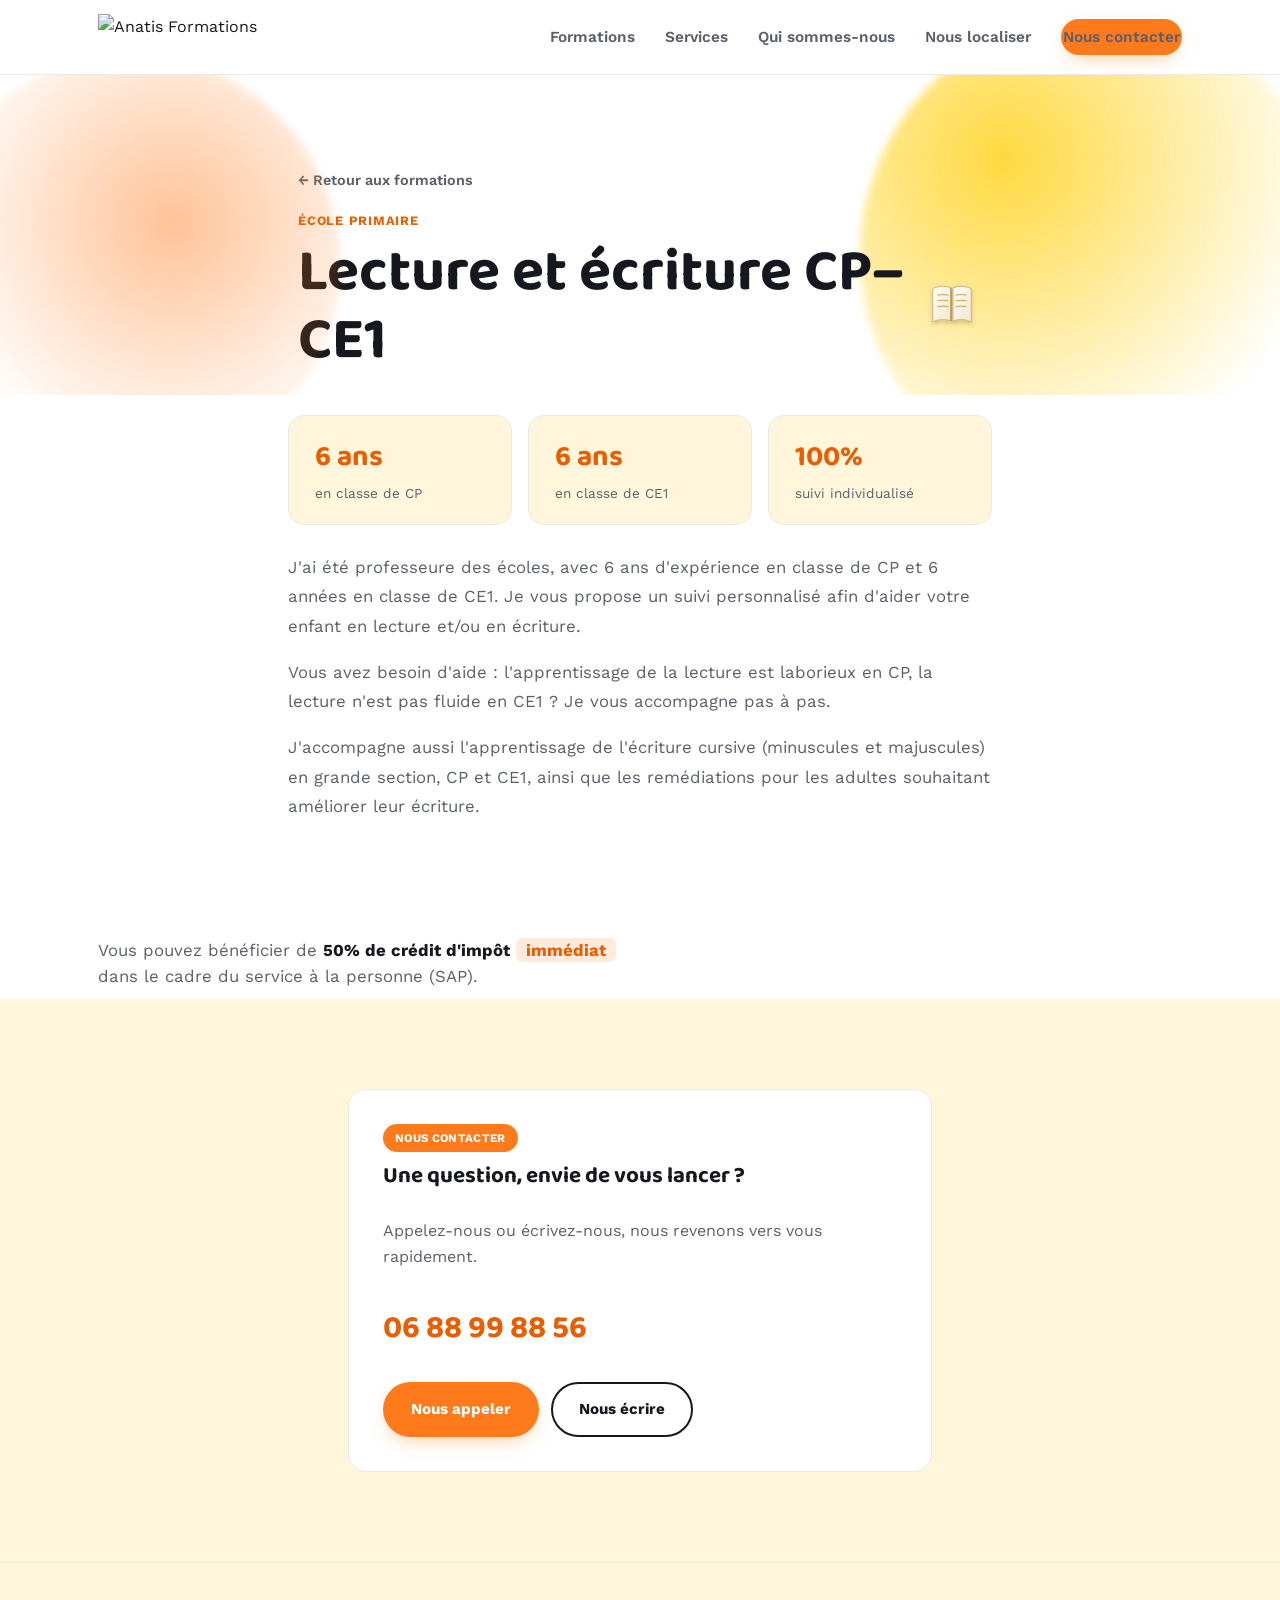
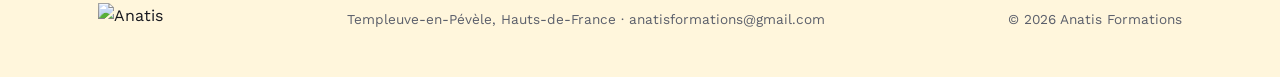
==== commit 4cb83d46: "Update page 1.html" ====
--- a/page 1.html
+++ b/page 1.html
@@ -1,81 +1,318 @@
-	<!DOCTYPE HTML>
-	<!-- Phantom by HTML5 UP
-	html5up.net | @ajlkn
-	Free for personal and commercial use under the CCA 3.0 	license (html5up.net/license)-->
-
-<html>
+<!DOCTYPE html>
+<html lang="fr">
 <head>
-<title>Generic - Phantom by HTML5 UP</title>
 <meta charset="utf-8" />
-<meta name="viewport" content="width=device-width, initial-scale=1, user-scalable=no" />
-<link rel="stylesheet" href="assets/css/main.css" />
-<noscript><link rel="stylesheet" href="assets/css/noscript.css" /></noscript>
+<title>Lecture et écriture CP–CE1 — Anatis Formations</title>
+<meta name="description" content="Suivi personnalisé en lecture et en écriture pour les enfants en CP et CE1, par une ancienne professeure des écoles." />
+<meta name="viewport" content="width=device-width, initial-scale=1" />
+<link rel="preconnect" href="https://fonts.googleapis.com">
+<link rel="preconnect" href="https://fonts.gstatic.com" crossorigin>
+<link href="https://fonts.googleapis.com/css2?family=Baloo+2:wght@500;600;700;800&family=Work+Sans:wght@400;500;600;700&display=swap" rel="stylesheet">
+<style>
+  :root{
+    --bg: #FFFFFF;
+    --bg-soft: #FFF6DC;
+    --ink: #17181F;
+    --ink-soft: #5B5F6B;
+    --orange: #FF7A1A;
+    --orange-dark: #E85E00;
+    --yellow: #FFCC00;
+    --yellow-dark: #D9A400;
+    --line: #ECEAE4;
+    --card: #FFFFFF;
+    --radius: 16px;
+  }
+  *{ box-sizing: border-box; }
+  html{ scroll-behavior: smooth; }
+  body{
+    margin:0;
+    background: var(--bg);
+    color: var(--ink);
+    font-family: 'Work Sans', sans-serif;
+    font-size: 16px;
+    line-height: 1.6;
+    -webkit-font-smoothing: antialiased;
+  }
+  h1,h2,h3{
+    font-family: 'Baloo 2', sans-serif;
+    font-weight: 700;
+    line-height: 1.15;
+    margin: 0;
+    color: var(--ink);
+  }
+  a{ color: inherit; text-decoration: none; }
+  img{ max-width:100%; display:block; }
+  .eyebrow{
+    font-family: 'Work Sans', sans-serif;
+    font-size: 0.8rem;
+    letter-spacing: 0.06em;
+    text-transform: uppercase;
+    font-weight: 700;
+  }
+  .wrap{ max-width: 1140px; margin: 0 auto; padding: 0 28px; }
+
+  /* Header */
+  header.site{
+    position: sticky; top:0; z-index: 50;
+    background: rgba(255,255,255,0.94);
+    backdrop-filter: blur(8px);
+    border-bottom: 1px solid var(--line);
+  }
+  .nav-inner{
+    display:flex; align-items:center; justify-content:space-between;
+    padding: 14px 28px; max-width: 1140px; margin:0 auto;
+  }
+  .brand{ display:flex; align-items:center; }
+  .brand img{ height: 46px; width:auto; }
+  nav.links{ display:flex; gap: 30px; align-items:center; }
+  nav.links a{
+    font-size: 0.96rem; font-weight: 600; color: var(--ink-soft);
+    padding: 4px 0;
+  }
+  nav.links a:hover{ color: var(--ink); }
+  .btn{
+    display:inline-block; font-weight:700; font-size:0.95rem;
+    padding: 13px 26px; border-radius: 999px;
+    border: 2px solid transparent; transition: all .18s ease;
+  }
+  .btn-primary{ background: var(--orange); color: #fff; box-shadow: 0 8px 20px -8px rgba(242,134,29,0.55); }
+  .btn-primary:hover{ background: var(--orange-dark); transform: translateY(-2px); box-shadow: 0 12px 24px -8px rgba(214,107,12,0.55); }
+  .btn-ghost{ background: transparent; color: var(--ink); border-color: var(--ink); }
+  .btn-ghost:hover{ background: var(--ink); color: #fff; }
+  .menu-toggle{ display:none; background:none; border:none; cursor:pointer; padding:6px; }
+  .menu-toggle span{ display:block; width:22px; height:2px; background:var(--ink); margin:5px 0; }
+
+  /* Hero */
+  .hero{ position:relative; padding: 92px 0 84px; overflow:hidden; }
+  .hero::before{
+    content:""; position:absolute; top:-60px; right:-60px; width:480px; height:480px;
+    background: radial-gradient(circle at 30% 30%, var(--yellow) 0%, rgba(255,204,0,0) 70%);
+    opacity:0.75; border-radius:50%; filter: blur(4px); pointer-events:none;
+  }
+  .hero::after{
+    content:""; position:absolute; bottom:-80px; left:-80px; width:420px; height:420px;
+    background: radial-gradient(circle at 60% 40%, var(--orange) 0%, rgba(255,122,26,0) 70%);
+    opacity:0.45; border-radius:50%; filter: blur(4px); pointer-events:none;
+  }
+  .hero-inner{ position:relative; max-width: 740px; }
+  .hero h1{ font-size: clamp(2.5rem, 5vw, 3.7rem); }
+  .hero h1 em{ font-style:normal; color: var(--orange); }
+  .hero p.lead{
+    margin-top: 22px; font-size: 1.18rem; color: var(--ink-soft); max-width: 580px;
+  }
+  .hero-actions{ margin-top: 34px; display:flex; gap: 16px; flex-wrap:wrap; }
+  .hero-meta{ margin-top: 54px; display:flex; gap: 20px; flex-wrap:wrap; }
+  .hero-meta div{
+    background: var(--bg-soft); border: 1px solid var(--line); border-radius: var(--radius);
+    padding: 16px 22px; min-width:150px;
+  }
+  .hero-meta div strong{ font-family:'Baloo 2',sans-serif; font-size:1.7rem; display:block; color: var(--ink); }
+  .hero-meta div span{ font-size: 0.85rem; color: var(--ink-soft); }
+
+  /* Section headers */
+  .section{ padding: 90px 0; }
+  .section-soft{ background: var(--bg-soft); }
+  .section-head{ max-width: 640px; margin-bottom: 50px; }
+  .section-head h2{ font-size: clamp(1.9rem, 3vw, 2.5rem); margin-top: 8px; }
+  .section-head p{ color: var(--ink-soft); margin-top: 14px; font-size: 1.04rem; }
+
+  /* Category groups */
+  .group{ margin-bottom: 66px; }
+  .group:last-child{ margin-bottom: 0; }
+  .group-label{ display:flex; align-items:center; gap: 12px; margin-bottom: 26px; }
+  .group-label .pill{
+    font-family:'Baloo 2', sans-serif; font-size:0.85rem;
+    font-weight:700; padding: 8px 18px; border-radius:999px; color:#fff;
+  }
+  .pill-yellow{ background: var(--yellow-dark); }
+  .pill-orange{ background: var(--orange); }
+  .pill-ink{ background: var(--ink); }
+  .group-label .rule{ height:1px; background: var(--line); flex:1; }
+
+  .cards{ display:grid; grid-template-columns: repeat(3, 1fr); gap: 26px; }
+  .card{
+    background: var(--card); border: 1px solid var(--line); border-top: 5px solid var(--yellow); border-radius: var(--radius);
+    overflow:hidden; display:flex; flex-direction:column; position:relative;
+    transition: transform .2s ease, box-shadow .2s ease;
+  }
+  .card.c-orange{ border-top-color: var(--orange); }
+  .card.c-ink{ border-top-color: var(--ink); }
+  .card:hover{ transform: translateY(-5px); box-shadow: 0 20px 34px -18px rgba(23,24,31,0.28); }
+  .card .thumb{ height: 168px; overflow:hidden; position:relative; background: var(--bg-soft); }
+  .card .thumb img{ width:100%; height:100%; object-fit:cover; transition: transform .3s ease; }
+  .card:hover .thumb img{ transform: scale(1.06); }
+  .card .body{ padding: 22px 22px 26px; flex:1; display:flex; flex-direction:column; }
+  .tag{ display:inline-block; font-size:0.72rem; letter-spacing:0.03em; text-transform:uppercase; font-weight:700; padding:5px 12px; border-radius:999px; width:fit-content; position:relative; z-index:2; }
+  .tag-yellow{ background: var(--yellow); color: #4A3800; }
+  .tag-orange{ background: var(--orange); color: #fff; }
+  .tag-ink{ background: var(--ink); color: #fff; }
+  .card h3{ font-size: 1.2rem; margin-top: 10px; font-weight:600; }
+  .card p{ color: var(--ink-soft); font-size: 0.93rem; margin: 10px 0 0; flex:1; }
+  .card .go{ margin-top: 16px; font-size: 0.86rem; font-weight: 700; color: var(--orange-dark); }
+  .card .go::before{ content:""; position:absolute; inset:0; z-index:1; }
+  .card .go::after{ content: " →"; transition: margin .15s ease; }
+  .card:hover .go::after{ margin-left:4px; }
+
+  /* About */
+  .about-grid{ display:grid; grid-template-columns: 1fr 1.15fr; gap: 60px; align-items:center; }
+  .about-grid .photo img{ border-radius: 18px; box-shadow: 0 24px 50px -24px rgba(23,24,31,0.35); }
+  .about-grid .stats{ display:flex; gap:16px; margin-top: 30px; flex-wrap:wrap; }
+  .about-grid .stats div{ background: #fff; border:1px solid var(--line); border-radius: var(--radius); padding:16px 20px; }
+  .about-grid .stats strong{ font-family:'Baloo 2',sans-serif; font-size:2.1rem; display:block; color: var(--orange-dark); }
+  .about-grid .stats span{ font-size:0.85rem; color:var(--ink-soft); }
+
+  /* Location + contact */
+  .split{ display:grid; grid-template-columns: 1fr 1fr; gap: 26px; }
+  .panel{
+    background: var(--card); border:1px solid var(--line); border-radius: 18px;
+    padding: 34px; display:flex; flex-direction:column; gap: 12px;
+  }
+  .panel img{ border-radius: 12px; height:180px; object-fit:cover; margin-bottom: 8px; }
+  .panel h3{ font-size:1.4rem; }
+  .panel p{ color: var(--ink-soft); }
+  .panel .btn{ align-self:flex-start; margin-top:10px; }
+
+  footer{ border-top: 1px solid var(--line); padding: 40px 0; background: var(--bg-soft); }
+  .foot-inner{ display:flex; justify-content:space-between; align-items:center; flex-wrap:wrap; gap:16px; }
+  .foot-inner img{ height: 34px; width:auto; }
+  footer p{ color: var(--ink-soft); font-size: 0.85rem; margin:0; }
+
+  @media (max-width: 860px){
+    nav.links{ position:fixed; top:72px; left:0; right:0; background:var(--bg);
+      flex-direction:column; align-items:flex-start; padding:22px 28px; gap:18px;
+      border-bottom:1px solid var(--line); display:none; }
+    nav.links.open{ display:flex; }
+    .menu-toggle{ display:block; }
+    .cards{ grid-template-columns: 1fr 1fr; }
+    .about-grid, .split{ grid-template-columns: 1fr; }
+  }
+  @media (max-width: 560px){
+    .cards{ grid-template-columns: 1fr; }
+  }
+  @media (prefers-reduced-motion: reduce){
+    html{ scroll-behavior:auto; }
+    .card, .btn, .card .thumb img{ transition:none; }
+  }
+</style>
 </head>
-<body class="is-preload">
-
-	<!-- Wrapper -->
-<div id="wrapper">
-
-	<!-- Header -->
-<header id="header">
-<div class="inner">
-
-	<!-- Logo--> 
-<a href="index.html" class="logo">
-<span class="symbol"><img src="images/coco_droite.png" alt="" /></span><span class="title">anatis formations </span>
-</a>
-
-	<!-- Nav -->
-<nav>
-<ul>
-<li><a href="#menu">Menu</a></li>
-</ul>
-</nav>
+<body>
+
+<header class="site">
+  <div class="nav-inner">
+    <a class="brand" href="index.html">
+      <img src="https://raw.githubusercontent.com/Anatis-Formations/Anatis-formations/main/images/logo.png" alt="Anatis Formations" />
+    </a>
+    <button class="menu-toggle" aria-label="Ouvrir le menu" onclick="document.querySelector('nav.links').classList.toggle('open')">
+      <span></span><span></span><span></span>
+    </button>
+    <nav class="links">
+      <a href="index.html#formations">Formations</a>
+      <a href="services.html">Services</a>
+      <a href="index.html#apropos">Qui sommes-nous</a>
+      <a href="index.html#localisation">Nous localiser</a>
+      <a href="index.html#contact" class="btn btn-primary">Nous contacter</a>
+    </nav>
+  </div>
+</header>
+
+<section class="hero" style="padding-bottom:20px;">
+  <div class="wrap hero-inner">
+    <a href="index.html#formations" style="font-size:0.9rem; font-weight:600; color:var(--ink-soft);">&larr; Retour aux formations</a>
+    <span class="eyebrow" style="color:var(--orange-dark); display:block; margin-top:18px;">École primaire</span>
+    <h1 style="margin-top:8px; display:flex; align-items:center; gap:16px;">
+      Lecture et écriture CP–CE1
+      <svg width="60" height="60" viewBox="0 0 24 24" style="flex-shrink:0;">
+        <defs>
+          <linearGradient id="pageGrad" x1="0%" y1="0%" x2="100%" y2="100%">
+            <stop offset="0%" stop-color="#FFFDF6"/>
+            <stop offset="100%" stop-color="#F0E7CE"/>
+          </linearGradient>
+          <filter id="bookShadow" x="-50%" y="-50%" width="200%" height="200%">
+            <feDropShadow dx="0" dy="1" stdDeviation="0.8" flood-color="#5c3d00" flood-opacity="0.25"/>
+          </filter>
+        </defs>
+        <g filter="url(#bookShadow)">
+          <g>
+            <path d="M11.6 4.3C9 3.4 6.3 3.6 4.3 4.7V18c2-1.1 4.7-1.3 7.3-0.4V4.3z" fill="url(#pageGrad)" stroke="#C9B98A" stroke-width="0.4"/>
+            <path d="M6.2 7.3c1.4-0.4 3-0.4 4.4 0M6.2 9.6c1.4-0.4 3-0.4 4.4 0M6.2 11.9c1.4-0.4 3-0.4 4.4 0" fill="none" stroke="#C9820E" stroke-width="0.45" opacity="0.75"/>
+          </g>
+          <g>
+            <path d="M12.4 4.3C15 3.4 17.7 3.6 19.7 4.7V18c-2-1.1-4.7-1.3-7.3-0.4V4.3z" fill="url(#pageGrad)" stroke="#C9B98A" stroke-width="0.4"/>
+            <path d="M13.4 7.3c1.4-0.4 3-0.4 4.4 0M13.4 9.6c1.4-0.4 3-0.4 4.4 0M13.4 11.9c1.4-0.4 3-0.4 4.4 0" fill="none" stroke="#C9820E" stroke-width="0.45" opacity="0.75"/>
+          </g>
+          <g style="transform-origin:12px 12px; animation:leaf-away 2.6s ease-in-out infinite;">
+            <path d="M12.4 4.3C15 3.4 17.7 3.6 19.7 4.7V18c-2-1.1-4.7-1.3-7.3-0.4V4.3z" fill="url(#pageGrad)" stroke="#C9B98A" stroke-width="0.4"/>
+            <path d="M13.4 7.3c1.4-0.4 3-0.4 4.4 0M13.4 9.6c1.4-0.4 3-0.4 4.4 0M13.4 11.9c1.4-0.4 3-0.4 4.4 0" fill="none" stroke="#C9820E" stroke-width="0.45" opacity="0.75"/>
+          </g>
+          <path d="M11.6 4.3v13.3" fill="none" stroke="#8A650C" stroke-width="0.6" opacity="0.5"/>
+        </g>
+      </svg>
+    </h1>
+    <style>@keyframes leaf-away{0%,10%{transform:scaleX(1);}90%,100%{transform:scaleX(-1);}}</style>
+  </div>
+</section>
+
+<section class="section" style="padding-top:20px;">
+  <div class="wrap" style="max-width:760px;">
+    <div style="border-radius:18px; overflow:hidden; margin-bottom:28px; box-shadow:0 24px 50px -24px rgba(23,24,31,0.35);">
+      <img src="https://raw.githubusercontent.com/Anatis-Formations/Anatis-formations/main/images/pic14.jpg" alt="Lecture et écriture CP–CE1" onerror="this.parentElement.style.display='none'" style="width:100%; display:block;" />
+    </div>
+    <div style="display:flex; gap:16px; flex-wrap:wrap; margin-bottom:28px;">
+      <div style="background:var(--bg-soft); border:1px solid var(--line); border-radius:var(--radius); padding:18px 26px; flex:1; min-width:140px;">
+        <strong style="font-family:'Baloo 2',sans-serif; font-size:1.8rem; color:var(--orange-dark); display:block;">6 ans</strong>
+        <span style="font-size:0.85rem; color:var(--ink-soft);">en classe de CP</span>
+      </div>
+      <div style="background:var(--bg-soft); border:1px solid var(--line); border-radius:var(--radius); padding:18px 26px; flex:1; min-width:140px;">
+        <strong style="font-family:'Baloo 2',sans-serif; font-size:1.8rem; color:var(--orange-dark); display:block;">6 ans</strong>
+        <span style="font-size:0.85rem; color:var(--ink-soft);">en classe de CE1</span>
+      </div>
+      <div style="background:var(--bg-soft); border:1px solid var(--line); border-radius:var(--radius); padding:18px 26px; flex:1; min-width:140px;">
+        <strong style="font-family:'Baloo 2',sans-serif; font-size:1.8rem; color:var(--orange-dark); display:block;">100%</strong>
+        <span style="font-size:0.85rem; color:var(--ink-soft);">suivi individualisé</span>
+      </div>
+    </div>
+
+    <div style="font-size:1.05rem; line-height:1.75; color:var(--ink-soft);">
+      <p>J'ai été professeure des écoles, avec 6 ans d'expérience en classe de CP et 6 années en classe de CE1. Je vous propose un suivi personnalisé afin d'aider votre enfant en lecture et/ou en écriture.</p>
+      <p>Vous avez besoin d'aide : l'apprentissage de la lecture est laborieux en CP, la lecture n'est pas fluide en CE1 ? Je vous accompagne pas à pas.</p>
+      <p>J'accompagne aussi l'apprentissage de l'écriture cursive (minuscules et majuscules) en grande section, CP et CE1, ainsi que les remédiations pour les adultes souhaitant améliorer leur écriture.</p>
+    </div>
+  </div>
+</section>
+
+<div class="wrap" style="margin: 10px auto 10px;">
+  <div style="display:flex; align-items:center; gap:24px; flex-wrap:wrap;">
+    <img src="https://raw.githubusercontent.com/Anatis-Formations/Anatis-formations/main/images/credit-impot.png" alt="50% de crédit d'impôt immédiat" onerror="this.remove()" style="height:110px; width:auto; flex-shrink:0;" />
+    <p style="color:var(--ink-soft); font-size:1.05rem; line-height:1.5; margin:0; max-width:560px;">Vous pouvez bénéficier de <strong style="color:var(--ink);">50% de crédit d'impôt</strong> <strong style="color:var(--orange-dark); background:rgba(255,122,26,0.15); padding:2px 10px; border-radius:6px;">immédiat</strong> dans le cadre du service à la personne (SAP).</p>
+  </div>
 </div>
-</header>
-
-	<!-- Menu -->
-<nav id="menu">
-<h2>Menu</h2>
-<ul>
-<li><a href="index.html">Accueil</a></li>
-<li><a href="page 10.html">Qui sommes-nous ?</a></li>
-<li><a href="page 11.html">Nous localiser</a></li>
-<li><a href="page 12.html">Nous contacter</a></li><br><br>
-
-</ul>
-</nav>
-
-	<!-- Main -->
-<div id="main">
-
-<div class="inner">
-<h1>Lecture et écriture CP - CE1</h1>
-<span class="image main"><img src="images/pic13.jpg" alt="" /></span>
-
-
-J'ai été professeur des écoles  , 6 ans d'expérience en classe de CP,  6 années en classe de CE1 .  Je vous propose un suivi personnalisé afin d'aider votre enfant en lecture et/ou en écriture.
-<br><br>
-Vous avez besoin d'aide, l'apprentissage de la lecture est laborieux en CP , la lecture n'est pas fluide en CE1. 
-<br><br>
- Apprentissage de l'écriture cursive (minuscules et majuscules) en grande section-CP-CE1 et remédiations pour adultes voulant améliorer leur écriture.
-<br><br>
-<I>Vous pouvez bénéficiez de 50 % de réduction d'impôts dans le cadre du service à la personne SAP</I>
-
-
-
-</div>
-
-</div>
-
-	
-	<!-- Scripts -->
-<script src="assets/js/jquery.min.js"></script>
-<script src="assets/js/browser.min.js"></script>
-<script src="assets/js/breakpoints.min.js"></script>
-<script src="assets/js/util.js"></script>
-<script src="assets/js/main.js"></script>
-
+
+
+<section class="section section-soft" id="contact">
+  <div class="wrap" style="max-width:640px; margin:0 auto;">
+    <div class="panel">
+      <span class="tag tag-orange">Nous contacter</span>
+      <h3>Une question, envie de vous lancer ?</h3>
+      <p>Appelez-nous ou écrivez-nous, nous revenons vers vous rapidement.</p>
+      <p style="font-family:'Baloo 2',sans-serif; font-weight:700; font-size:2rem; color:var(--ink); margin:6px 0;">
+        <a href="tel:+33688998856" style="color:var(--orange-dark);">06 88 99 88 56</a>
+      </p>
+      <div style="display:flex; gap:12px; flex-wrap:wrap;">
+        <a class="btn btn-primary" href="tel:+33688998856">Nous appeler</a>
+        <a class="btn btn-ghost" href="mailto:anatisformations@gmail.com">Nous écrire</a>
+      </div>
+    </div>
+  </div>
+</section>
+
+
+<footer>
+  <div class="wrap foot-inner">
+    <img src="https://raw.githubusercontent.com/Anatis-Formations/Anatis-formations/main/images/anatis-only-logo.png" alt="Anatis" />
+    <p>Templeuve-en-Pévèle, Hauts-de-France · anatisformations@gmail.com</p>
+    <p>© 2026 Anatis Formations</p>
+  </div>
+</footer>
 
 </body>
-</html>+</html>
